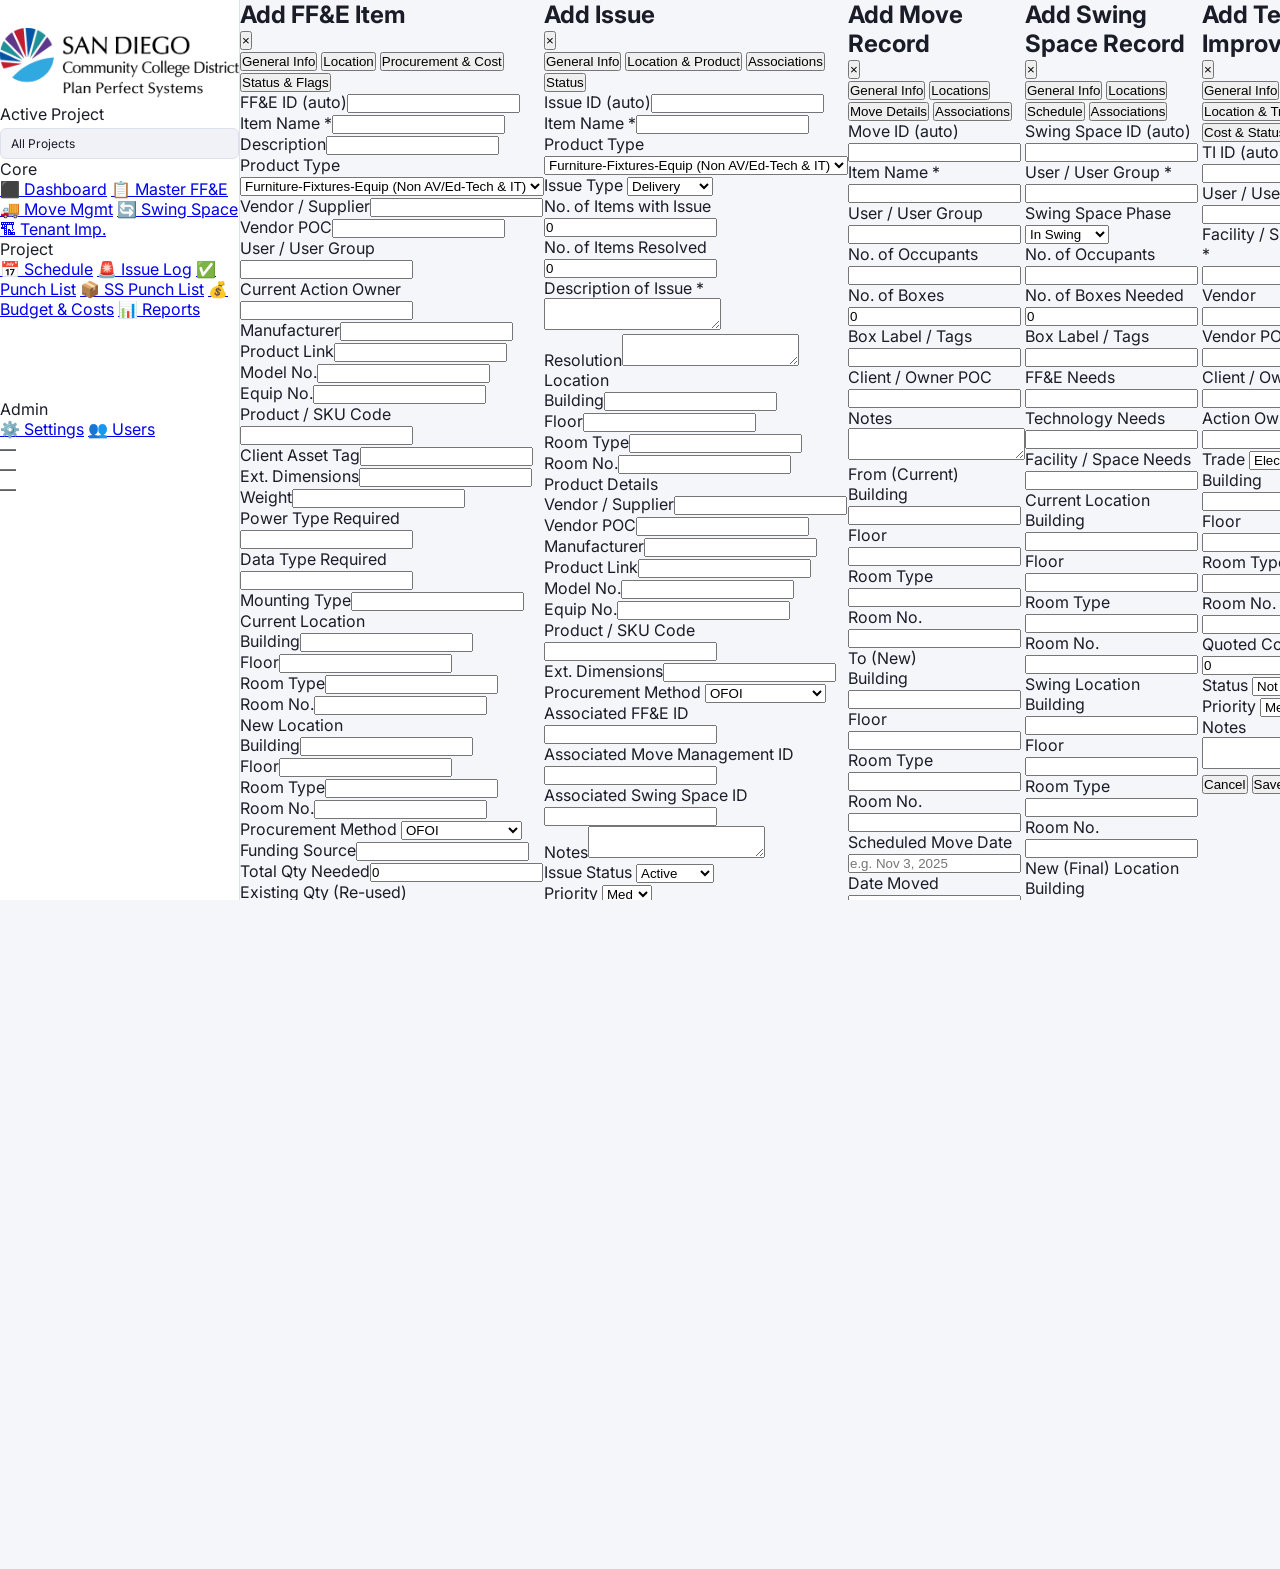
==== index.html @ 203dabec "scaleandedit2" ====
<!DOCTYPE html>
<html lang="en">
<head>
<meta charset="UTF-8">
<meta name="viewport" content="width=device-width, initial-scale=1.0">
<title>PPS – Plan Perfect Systems</title>
<link rel="stylesheet" href="pps-theme.css">
<style>
/* ── SPA SHELL ──────────────────────────────────────────────── */
#app-content { flex: 1; display: flex; flex-direction: column; height: 100%; margin-left: 240px; overflow: hidden; }
.page-enter { animation: fadeSlide 0.18s ease; }
@keyframes fadeSlide { from { opacity:0; transform:translateY(6px); } to { opacity:1; transform:translateY(0); } }

/* ── DASHBOARD ──────────────────────────────────────────────── */
.fin-table { width:100%; border-collapse:collapse; }
.fin-table th { font-family:var(--mono); font-size:9px; letter-spacing:0.1em; color:var(--muted); text-transform:uppercase; text-align:right; padding:10px 0; }
.fin-table th:first-child { text-align:left; }
.fin-table td { font-size:12px; padding:8px 0; border-bottom:1px solid var(--border); vertical-align:middle; }
.fin-table td:not(:first-child) { text-align:right; font-family:var(--mono); }
.fin-table tr:last-child td { border-bottom:none; }
.fin-name { display:flex; align-items:center; gap:8px; }
.dot { width:6px; height:6px; border-radius:50%; flex-shrink:0; }
.positive { color:var(--accent2); }
.total-row td { font-weight:700; padding-top:12px; border-top:1px solid var(--border); font-size:13px; }
.gantt-wrap { overflow-x:auto; }
.gantt-table { width:100%; border-collapse:collapse; min-width:800px; }
.gantt-table th { font-family:var(--mono); font-size:9px; color:var(--muted); letter-spacing:0.08em; text-align:center; padding:10px 0; }
.gantt-table th.label-col { text-align:left; min-width:200px; }
.gantt-table td { padding:5px 0; border-bottom:1px solid var(--border); font-size:11px; }
.gantt-table tr:last-child td { border-bottom:none; }
.act-label { white-space:nowrap; overflow:hidden; text-overflow:ellipsis; max-width:200px; padding-right:12px; }
.act-type  { font-family:var(--mono); font-size:9px; color:var(--muted); }
.gantt-cell { position:relative; height:24px; }
.bar { position:absolute; top:4px; height:16px; border-radius:3px; display:flex; align-items:center; padding:0 6px; font-family:var(--mono); font-size:9px; color:#fff; white-space:nowrap; overflow:hidden; }
.pct-badge { font-family:var(--mono); font-size:9px; color:var(--muted); text-align:right; padding-left:8px; }
.donut-wrap { display:flex; flex-direction:column; align-items:center; gap:16px; }
svg.donut { overflow:visible; }
.legend-item { display:flex; align-items:center; gap:8px; font-size:11px; }
.legend-swatch { width:8px; height:8px; border-radius:2px; flex-shrink:0; }
.legend-amt { font-family:var(--mono); font-size:10px; color:var(--muted); margin-left:auto; }

/* ── SCHEDULE ───────────────────────────────────────────────── */
.legend { display:flex; gap:16px; align-items:center; }
.leg-item { display:flex; align-items:center; gap:6px; font-family:var(--mono); font-size:10px; color:var(--muted); }
.leg-dot { width:10px; height:10px; border-radius:2px; }
.gantt-card { background:var(--surface); border:1px solid var(--border); border-radius:12px; overflow:hidden; }
.gantt-header { padding:14px 20px; border-bottom:1px solid var(--border); display:flex; align-items:center; justify-content:space-between; }
.gantt-title { font-size:13px; font-weight:700; }
.gantt-grid { display:flex; min-width:1100px; }
.gantt-labels { width:300px; flex-shrink:0; border-right:1px solid var(--border); }
.gantt-label-header { height:36px; border-bottom:1px solid var(--border); display:flex; align-items:center; padding:0 16px; }
.header-txt { font-family:var(--mono); font-size:9px; color:var(--muted); letter-spacing:0.1em; text-transform:uppercase; }
.gantt-row { height:40px; border-bottom:1px solid var(--border); display:flex; align-items:center; padding:0 16px; gap:8px; }
.gantt-row:last-child { border-bottom:none; }
.act-name { font-size:11px; font-weight:600; flex:1; overflow:hidden; text-overflow:ellipsis; white-space:nowrap; }
.act-type-pill { font-family:var(--mono); font-size:12px; padding:3px 5px; border-radius:2px; flex-shrink:0; }
.tp-move  { background:rgba(79,156,249,0.15); color:var(--accent); }
.tp-ffe   { background:rgba(56,217,169,0.15); color:var(--accent2); }
.tp-other { background:rgba(255,169,77,0.15);  color:var(--warn); }
.tp-swing { background:rgba(107,117,145,0.2);  color:var(--muted); }
.gantt-timeline { flex:1; }
.gantt-dates { height:36px; border-bottom:1px solid var(--border); display:flex; }
.date-col { flex:1; display:flex; align-items:center; justify-content:center; font-family:var(--mono); font-size:9px; color:var(--muted); border-right:1px solid var(--border); }
.date-col:last-child { border-right:none; }
.gantt-bar-row { height:40px; border-bottom:1px solid var(--border); display:flex; align-items:center; position:relative; }
.gantt-bar-row:last-child { border-bottom:none; }
.bar-item { position:absolute; height:22px; border-radius:4px; display:flex; align-items:center; padding:0 8px; font-family:var(--mono); font-size:9px; color:rgba(255,255,255,0.9); white-space:nowrap; overflow:hidden; }
.today-line { position:absolute; top:0; bottom:0; width:2px; background:var(--danger); opacity:0.7; z-index:5; }
.pct-col { width:64px; flex-shrink:0; border-left:1px solid var(--border); }
.pct-header { height:36px; border-bottom:1px solid var(--border); display:flex; align-items:center; justify-content:center; }
.pct-header span { font-family:var(--mono); font-size:9px; color:var(--muted); letter-spacing:0.1em; text-transform:uppercase; }
.pct-row { height:40px; border-bottom:1px solid var(--border); display:flex; align-items:center; justify-content:center; gap:4px; }
.pct-row:last-child { border-bottom:none; }
.pct-num { font-family:var(--mono); font-size:10px; }
.pct-bar { width:28px; height:3px; background:var(--border); border-radius:2px; overflow:hidden; }
.pct-fill { height:100%; background:var(--accent); border-radius:2px; }
.milestone { position:absolute; width:12px; height:12px; background:var(--warn); transform:rotate(45deg); z-index:5; }

/* ── PAGE-SPECIFIC EXTRAS ───────────────────────────────────── */
.note-cell { color:var(--muted); font-size:10px; max-width:180px; overflow:hidden; text-overflow:ellipsis; }
.item-desc { white-space:nowrap; overflow:hidden; text-overflow:ellipsis; max-width:300px; color:var(--muted); font-size:10px; }
/* Table container: fixed height, own scroll context — sticky thead and always-visible scrollbar both work natively */
.table-wrap { overflow:auto; flex:1; min-height:0; }
.table-wrap thead th { position:sticky; top:0; z-index:10; background:var(--surface2); box-shadow:0 2px 0 var(--border); }
.ffe-detail-overlay { position:fixed; inset:0; background:rgba(0,0,0,0.45); z-index:100; display:flex; align-items:center; justify-content:center; }
.ffe-detail-modal { background:var(--surface); border:1px solid var(--border); border-radius:14px; width:680px; max-width:92vw; max-height:85vh; display:flex; flex-direction:column; overflow:hidden; }
.ffe-detail-header { padding:18px 24px; border-bottom:1px solid var(--border); display:flex; align-items:flex-start; justify-content:space-between; gap:12px; }
.ffe-detail-title { font-size:15px; font-weight:700; }
.ffe-detail-subtitle { font-family:var(--mono); font-size:10px; color:var(--muted); margin-top:3px; }
.ffe-detail-close { background:none; border:none; font-size:18px; color:var(--muted); cursor:pointer; flex-shrink:0; padding:0; line-height:1; }
.ffe-detail-close:hover { color:var(--text); }
.ffe-detail-body { overflow-y:auto; padding:20px 24px; display:grid; grid-template-columns:1fr 1fr; gap:0; }
.ffe-detail-field { padding:9px 0; border-bottom:1px solid var(--border); }
.ffe-detail-field:nth-last-child(-n+2) { border-bottom:none; }
.ffe-detail-key { font-family:var(--mono); font-size:9px; color:var(--muted); text-transform:uppercase; letter-spacing:0.08em; margin-bottom:3px; }
.ffe-detail-val { font-size:12px; font-weight:500; }
.severity-high { color:var(--danger); font-family:var(--mono); font-size:9px; font-weight:700; }
.severity-med  { color:var(--warn);   font-family:var(--mono); font-size:9px; font-weight:700; }
.severity-low  { color:var(--muted);  font-family:var(--mono); font-size:9px; }
.pct-inline { display:flex; align-items:center; gap:6px; }
.pct-text { font-family:var(--mono); font-size:10px; width:28px; text-align:right; }

/* ── REPORTS ────────────────────────────────────────────────── */
.reports-grid { display:grid; grid-template-columns:repeat(2,1fr); gap:20px; }
.pbi-card { background:var(--surface); border:1px solid var(--border); border-radius:12px; overflow:hidden; }
.pbi-header { padding:16px 20px; border-bottom:1px solid var(--border); display:flex; align-items:center; justify-content:space-between; }
.pbi-title { font-size:13px; font-weight:700; }
.pbi-meta  { font-family:var(--mono); font-size:9px; color:var(--muted); letter-spacing:0.08em; }
.pbi-embed { height:280px; background:var(--surface2); display:flex; flex-direction:column; align-items:center; justify-content:center; gap:12px; }
.pbi-icon  { font-size:36px; opacity:0.3; }
.pbi-label { font-family:var(--mono); font-size:11px; color:var(--muted); text-align:center; line-height:1.6; }
.pbi-label strong { color:var(--accent); }
.pbi-footer { padding:12px 20px; border-top:1px solid var(--border); display:flex; align-items:center; gap:8px; }
.export-panel { background:var(--surface); border:1px solid var(--border); border-radius:12px; padding:20px 24px; display:flex; align-items:center; gap:16px; flex-wrap:wrap; }
.export-label { font-size:13px; font-weight:700; flex:1; min-width:160px; }
.export-sub   { font-family:var(--mono); font-size:10px; color:var(--muted); margin-top:2px; }
.export-btns  { display:flex; gap:10px; flex-wrap:wrap; }
.export-btn   { display:flex; align-items:center; gap:6px; padding:9px 16px; border-radius:7px; border:1px solid var(--border); background:var(--surface2); font-family:var(--sans); font-size:12px; font-weight:600; color:var(--text); cursor:pointer; }
.export-btn:hover { border-color:var(--accent); color:var(--accent); }
.export-btn .ext { font-family:var(--mono); font-size:9px; background:var(--border); padding:1px 5px; border-radius:3px; color:var(--muted); }

/* ── ADMIN ──────────────────────────────────────────────────── */
.settings-grid { display:grid; grid-template-columns:1fr 1fr; gap:20px; }
.setting-row { display:flex; align-items:center; justify-content:space-between; padding:14px 0; border-bottom:1px solid var(--border); gap:20px; }
.setting-row:last-child { border-bottom:none; }
.setting-label { font-size:13px; font-weight:600; }
.setting-desc  { font-family:var(--mono); font-size:10px; color:var(--muted); margin-top:2px; }
.setting-input  { background:var(--surface2); border:1px solid var(--border); border-radius:6px; padding:7px 10px; font-family:var(--sans); font-size:12px; color:var(--text); outline:none; min-width:200px; }
.setting-input:focus { border-color:var(--accent); }
.setting-select { background:var(--surface2); border:1px solid var(--border); border-radius:6px; padding:7px 10px; font-family:var(--sans); font-size:12px; color:var(--text); outline:none; appearance:none; cursor:pointer; min-width:160px; }
.toggle-wrap { display:flex; align-items:center; gap:8px; }
.toggle { width:36px; height:20px; border-radius:10px; background:var(--border); position:relative; cursor:pointer; transition:background 0.2s; flex-shrink:0; }
.toggle.on { background:var(--accent); }
.toggle::after { content:''; position:absolute; width:14px; height:14px; border-radius:50%; background:#fff; top:3px; left:3px; transition:left 0.2s; }
.toggle.on::after { left:19px; }
.toggle-label { font-family:var(--mono); font-size:10px; color:var(--muted); }
.lookup-tag { display:inline-flex; align-items:center; gap:5px; padding:4px 10px; background:var(--surface2); border:1px solid var(--border); border-radius:5px; font-family:var(--mono); font-size:10px; color:var(--text); margin:3px; }
.lookup-tag .remove { color:var(--muted); cursor:pointer; font-size:12px; line-height:1; }
.lookup-tag .remove:hover { color:var(--danger); }
.lookup-add { display:flex; gap:8px; margin-top:10px; }
.lookup-add input { background:var(--surface2); border:1px solid var(--border); border-radius:6px; padding:6px 10px; font-family:var(--sans); font-size:11px; color:var(--text); outline:none; flex:1; }
.lookup-add input:focus { border-color:var(--accent); }

/* ── USERS ──────────────────────────────────────────────────── */
.user-avatar { width:28px; height:28px; border-radius:50%; background:var(--accent); display:flex; align-items:center; justify-content:center; font-size:11px; font-weight:700; color:#fff; flex-shrink:0; }
.user-cell { display:flex; align-items:center; gap:10px; }
.user-cell-name  { font-size:12px; font-weight:600; }
.user-cell-email { font-family:var(--mono); font-size:10px; color:var(--muted); }
.role-admin  { background:rgba(255,107,107,0.1); color:var(--danger); border:1px solid rgba(255,107,107,0.2); font-family:var(--mono); font-size:9px; padding:2px 7px; border-radius:3px; display:inline-block; }
.role-pm     { background:rgba(79,156,249,0.12);  color:var(--accent); border:1px solid rgba(79,156,249,0.2);  font-family:var(--mono); font-size:9px; padding:2px 7px; border-radius:3px; display:inline-block; }
.role-viewer { background:rgba(107,117,145,0.15); color:var(--muted);  border:1px solid var(--border);          font-family:var(--mono); font-size:9px; padding:2px 7px; border-radius:3px; display:inline-block; }
.u-active    { background:rgba(56,217,169,0.12);  color:var(--accent2); }
.u-inactive  { background:rgba(107,117,145,0.15); color:var(--muted); }
.u-pending   { background:rgba(255,169,77,0.12);  color:var(--warn); }
.proj-tag { display:inline-block; padding:2px 7px; background:var(--surface2); border:1px solid var(--border); border-radius:3px; font-family:var(--mono); font-size:9px; color:var(--muted); margin:1px; }
</style>
</head>
<body>

<!-- ── SIDEBAR ──────────────────────────────────────────────── -->
<aside class="sidebar">
  <div class="logo">
    <img src="logo.png" alt="PPS Logo" style="max-width:100%; height:auto;">
  </div>
  <div class="project-chip">
  <div class="label">Active Project</div>
  <div class="name" id="sidebar-project-name"></div>
  <select id="project-switcher" class="setting-select" style="width:100%;margin-top:4px;font-size:12px;">
    <option value="ALL">All Projects</option>
    <option value="PPS">1450 Frazee Road</option>
    <option value="PPS_2">City College</option>
  </select>
</div>
  <nav>
    <div class="nav-section">Core</div>
    <a class="nav-item" href="#dashboard"  data-route="dashboard"> <span class="icon">⬛</span> Dashboard</a>
    <a class="nav-item" href="#ffe"        data-route="ffe">       <span class="icon">📋</span> Master FF&amp;E</a>
    <a class="nav-item" href="#move"       data-route="move">      <span class="icon">🚚</span> Move Mgmt</a>
    <a class="nav-item" href="#swing"      data-route="swing">     <span class="icon">🔄</span> Swing Space</a>
    <a class="nav-item" href="#ti"         data-route="ti">        <span class="icon">🏗</span> Tenant Imp.</a>
    <div class="nav-section">Project</div>
    <a class="nav-item" href="#schedule"   data-route="schedule">  <span class="icon">📅</span> Schedule</a>
    <a class="nav-item" href="#issues"     data-route="issues">    <span class="icon">🚨</span> Issue Log</a>
    <a class="nav-item" href="#punchlist"  data-route="punchlist"> <span class="icon">✅</span> Punch List</a>
    <a class="nav-item" href="#sspunchlist" data-route="sspunchlist"><span class="icon">📦</span> SS Punch List</a>
    <a class="nav-item" href="#budget"      data-route="budget">     <span class="icon">💰</span> Budget &amp; Costs</a>
    <a class="nav-item" href="#reports"    data-route="reports">   <span class="icon">📊</span> Reports</a>
    <div style="flex:1;min-height:80px;"></div>
    <div class="nav-section">Admin</div>
    <a class="nav-item nav-item--compact" href="#settings"   data-route="settings">  <span class="icon">⚙️</span> Settings</a>
    <a class="nav-item nav-item--compact" href="#users"      data-route="users">     <span class="icon">👥</span> Users</a>
  </nav>
  <div class="user-area">
    <div class="user-chip">
      <div class="avatar" id="user-initials">—</div>
      <div><div class="user-name" id="user-name">—</div><div class="user-role" id="user-role">—</div></div>
    </div>
  </div>
</aside>

<!-- ── MAIN CONTENT AREA ─────────────────────────────────────── -->
<div id="app-content"></div>
<script src="pps-data.js"></script>
<script>
// =============================================================
// PPS SPA — Single Page Application
// =============================================================

// ── Shared helpers ────────────────────────────────────────────
const fmt  = n => n === 0 ? '$0' : '$' + n.toLocaleString();
const fmtK = n => '$' + Math.round(n / 1000) + 'K';
const processStatusClass = {'In Stock':'s-instock','Ordered':'s-ordered','Review':'s-review','Quoted':'s-quoted','Delivered':'s-delivered'};
const ffeStatusClass     = {'On Track':'fs-ontrack','Issue':'fs-issue','N/A':'fs-na'};
const priorityClass      = {'High':'p-high','Med':'p-med','Low':'p-low'};
const moveStatusClass    = {'On Track':'ms-ontrack','Complete':'ms-complete','Issue':'ms-issue','—':'ms-na'};
const typeColor          = {'Move':'#4f9cf9','FF&E':'#38d9a9','Swing':'#6b7591','Other':'#ffa94d'};
const typePillClass      = {'Move':'tp-move','FF&E':'tp-ffe','Swing':'tp-swing','Other':'tp-other'};
const avatarColors       = ['#4f9cf9','#38d9a9','#ffa94d','#ff6b6b','#a78bfa'];

// ── Merge helper ──────────────────────────────────────────────
function mergeFinancials(a, b) {
  return a.map(row => {
    const match = b.find(r => r.label === row.label);
    return match ? { ...row, planned: row.planned + match.planned, actual: row.actual + match.actual } : row;
  });
}

const PPS_ALL = {
  project: {
    name: 'All Projects',
    subtitle: 'Combined View',
    moveDate: '—',
    budget: PPS.project.budget + PPS_2.project.budget,
    plannedSpend: PPS.project.plannedSpend + PPS_2.project.plannedSpend,
  },
  user: PPS.user,
  financials: mergeFinancials(PPS.financials, PPS_2.financials),
  ffeItems: [...PPS.ffeItems, ...PPS_2.ffeItems],
  moveRecords: [...PPS.moveRecords, ...PPS_2.moveRecords],
  scheduleActivities: [...PPS.scheduleActivities, ...PPS_2.scheduleActivities],
  users: [...PPS.users, ...PPS_2.users],
  swingSpaceItems: [...PPS.swingSpaceItems, ...PPS_2.swingSpaceItems],
  tenantImprovementItems: [...PPS.tenantImprovementItems, ...PPS_2.tenantImprovementItems],
  issues: [...PPS.issues, ...PPS_2.issues],
  punchListItems: [...PPS.punchListItems, ...PPS_2.punchListItems],
  ssPunchListItems: [...(PPS.ssPunchListItems||[]), ...(PPS_2.ssPunchListItems||[])],
  budgetItems: [...(PPS.budgetItems||[]), ...(PPS_2.budgetItems||[])],
  budgetSummary: { ffebudget: PPS.project.budget + PPS_2.project.budget, contingencyPct:0.10, totalFFEBudget: PPS.project.budget + PPS_2.project.budget, plannedGrandTotal: PPS.project.plannedSpend + PPS_2.project.plannedSpend, actualGrandTotal: 0 },
};

// ── Active Project ────────────────────────────────────────────
// localStorage keys and array list must be defined before load call
const LS_KEYS = { PPS: 'pps_data_PPS', PPS_2: 'pps_data_PPS_2' };
const SAVED_ARRAYS = [
  'ffeItems', 'issues', 'moveRecords', 'swingSpaceItems',
  'tenantImprovementItems', 'scheduleActivities', 'budgetItems', 'punchListItems'
];
// Load any persisted data from localStorage before setting ACTIVE
loadFromLocalStorage();

let ACTIVE = PPS;

function updateSidebar() {
  document.getElementById('sidebar-project-name').innerHTML = ACTIVE.project.name + '<br>' + ACTIVE.project.subtitle;
  document.getElementById('user-initials').textContent = ACTIVE.user.initials;
  document.getElementById('user-name').textContent     = ACTIVE.user.name;
  document.getElementById('user-role').textContent     = ACTIVE.user.role;
}
updateSidebar();

const switcher = document.getElementById('project-switcher');
if (switcher) {
  switcher.addEventListener('change', function () {
  if (this.value === 'PPS_2') ACTIVE = PPS_2;
  else if (this.value === 'ALL') ACTIVE = PPS_ALL;
  else ACTIVE = PPS;
  updateSidebar();
  navigate(location.hash.replace('#', '') || 'dashboard');
});
}

// ── Filter chip + search wiring ───────────────────────────────
function wireFilters(container, getData, searchFn, filterFn, renderFn) {
  let activeFilter = 'All';
  let searchQuery  = '';
  function apply() {
    let items = getData();
    if (searchQuery) items = items.filter(i => searchFn(i, searchQuery));
    renderFn(items, activeFilter);
  }
  container.querySelectorAll('.filter-chip').forEach(chip => {
    chip.addEventListener('click', function() {
      container.querySelectorAll('.filter-chip').forEach(c => c.classList.remove('active','green'));
      this.classList.add('active');
      activeFilter = this.textContent.replace('🚨 ','').replace('🔴 ','').trim();
      apply();
    });
  });
  const searchInput = container.querySelector('.search-box input');
  if (searchInput) searchInput.addEventListener('input', function() { searchQuery = this.value.toLowerCase(); apply(); });
  apply();
}

function showFFEDetail(id) {
  const i = ACTIVE.ffeItems.find(x => x.id === id)
         || ACTIVE.swingSpaceItems.find(x => x.id === id)
         || ACTIVE.tenantImprovementItems.find(x => x.id === id)
         || ACTIVE.moveRecords.find(x => x.id === id);
  if (!i) return;
  const skip = new Set(['id','name','desc']);
  const labelMap = {
    id:'ID', name:'Item Name', desc:'Description', type:'Type', vendor:'Vendor',
    procMethod:'Proc. Method', locationCurrent:'Current Location', locationNew:'New Location',
    roomType:'Room Type', roomNo:'Room No.', qtyNeeded:'Qty Needed', qtyExisting:'Qty Existing',
    qtyNew:'Qty New', unitPrice:'Unit Price', extCost:'Ext. Cost', processStatus:'Process Status',
    ffeStatus:'FF&E Status', condition:'Condition', priority:'Priority', swing:'Swing Space?',
    moveId:'Move ID', notes:'Notes', location:'Location', assignedTo:'Assigned To',
    fromDate:'From Date', toDate:'To Date', ffeId:'FF&E ID', ssId:'SS ID',
    scope:'Scope', contractor:'Contractor', plannedCost:'Planned Cost', actualCost:'Actual Cost',
    startDate:'Start Date', endDate:'End Date', userGroup:'User/Group',
    fromFloor:'From Floor', fromRoom:'From Room', toFloor:'To Floor', toRoom:'To Room',
    moveDate:'Move Date', mover:'Mover', poc:'POC', status:'Status',
  };
  const header = [['ID', i.id], ['Item Name', i.name], ['Description', i.desc || '—']];
  const rest = Object.entries(i)
    .filter(([k]) => !skip.has(k))
    .map(([k, v]) => {
      const label = labelMap[k] || k;
      let val = v;
      if (typeof v === 'boolean') val = v ? 'Yes' : 'No';
      else if (typeof v === 'number') val = k.toLowerCase().includes('cost') || k.toLowerCase().includes('price') ? fmt(v) : v;
      else if (v === null || v === undefined || v === '') val = '—';
      return [label, val];
    });
  const fields = [...header, ...rest];
  const overlay = document.createElement('div');
  overlay.className = 'ffe-detail-overlay';
  overlay.innerHTML = `
    <div class="ffe-detail-modal">
      <div class="ffe-detail-header">
        <div>
          <div class="ffe-detail-title">${i.name}</div>
          <div class="ffe-detail-subtitle">${i.id} · ${i.type}</div>
        </div>
        <button class="ffe-detail-close" onclick="this.closest('.ffe-detail-overlay').remove()">✕</button>
      </div>
      <div class="ffe-detail-body">
        ${fields.map(([k,v]) => `<div class="ffe-detail-field"><div class="ffe-detail-key">${k}</div><div class="ffe-detail-val">${v}</div></div>`).join('')}
      </div>
    </div>`;
  overlay.addEventListener('click', e => { if (e.target === overlay) overlay.remove(); });
  document.body.appendChild(overlay);
}

function emptyRow(cols, msg) {
  return `<tr><td colspan="${cols}" style="text-align:center;padding:40px;color:var(--muted);font-family:var(--mono);font-size:11px;">${msg}</td></tr>`;
}

// =============================================================
// PAGE RENDERERS
// =============================================================

// ── DASHBOARD ─────────────────────────────────────────────────
function renderDashboard() {
  const totalPlanned = ACTIVE.financials.reduce((s,r)=>s+r.planned,0);
  const totalActual  = ACTIVE.financials.reduce((s,r)=>s+r.actual,0);
  const issueCount   = ACTIVE.moveRecords.filter(m=>m.status==='Issue').length;
  const remaining    = ACTIVE.project.budget - totalPlanned;

  const finRows = ACTIVE.financials.map(r => {
    const v = r.planned - r.actual;
    return `<tr><td><span class="fin-name"><span class="dot" style="background:${r.color}"></span>${r.label}</span></td><td>${fmt(r.planned)}</td><td>${fmt(r.actual)}</td><td>${v>0?`<span class="positive">${fmt(v)}</span>`:'—'}</td></tr>`;
  }).join('') + `<tr class="total-row"><td>Total Spend</td><td>${fmt(totalPlanned)}</td><td>${fmt(totalActual)}</td><td><span class="positive">${fmt(totalPlanned-totalActual)}</span></td></tr>`;

  const CIRC = 2*Math.PI*58;
  const withBudget = ACTIVE.financials.filter(r=>r.planned>0);
  let off=0;
  const circles = withBudget.map(r => { const d=(r.planned/totalPlanned)*CIRC; const c=`<circle cx="80" cy="80" r="58" fill="none" stroke="${r.color}" stroke-width="28" stroke-dasharray="${d.toFixed(1)} ${(CIRC-d).toFixed(1)}" stroke-dashoffset="${(-off).toFixed(1)}" transform="rotate(-90 80 80)"/>`; off+=d; return c; }).join('');
  const legend = withBudget.map(r=>`<div class="legend-item"><span class="legend-swatch" style="background:${r.color}"></span>${r.label}<span class="legend-amt">${fmt(r.planned)}</span></div>`).join('') + `<div class="legend-item"><span class="legend-swatch" style="background:var(--border)"></span>Remaining Budget<span class="legend-amt">${fmt(remaining)}</span></div>`;

  const DAYS=31;
  const ganttRows = ACTIVE.scheduleActivities.slice(0,8).map(a => {
    const l=((a.startDay/DAYS)*100).toFixed(1), w=Math.max(3,(a.durationDays/DAYS)*100).toFixed(1);
    const sc=a.pctComplete===100?'s-done':(a.type==='Other'&&a.durationDays>5)?'s-issue':'s-track';
    const sl=a.pctComplete===100?'Complete':(a.type==='Other'&&a.durationDays>5)?'Issue':'On Track';
    return `<tr><td class="act-label">${a.name}</td><td class="act-type">${a.type}</td><td class="gantt-cell"><div class="bar" style="background:${typeColor[a.type]||'#6b7591'};left:${l}%;width:${w}%;">·</div></td><td class="pct-badge">${a.pctComplete}%</td><td><span class="status ${sc}">${sl}</span></td></tr>`;
  }).join('');

  return `
  <div class="topbar">
    <span class="page-title">Dashboard</span>
    <span class="badge badge-blue">${ACTIVE.project.name} · ${ACTIVE.project.subtitle}</span>
    <span class="badge badge-warn">Move Date: ${ACTIVE.project.moveDate}</span>
    <button class="btn btn-ghost">Export</button>
    <button class="btn btn-primary">+ New Item</button>
  </div>
  <div class="content">
    <div class="stats-row">
      <div class="stat-card blue"><div class="stat-label">Total Budget</div><div class="stat-value">${fmtK(ACTIVE.project.budget)}</div><div class="stat-sub">Approved budget</div></div>
      <div class="stat-card warn"><div class="stat-label">Total Spend (Planned)</div><div class="stat-value">${fmtK(ACTIVE.project.plannedSpend)}</div><div class="stat-sub">FF&amp;E + Other</div></div>
      <div class="stat-card green"><div class="stat-label">FF&amp;E Items Tracked</div><div class="stat-value">${ACTIVE.ffeItems.length}</div><div class="stat-sub">Across all modules</div></div>
      <div class="stat-card red"><div class="stat-label">Open Issues</div><div class="stat-value">${issueCount}</div><div class="stat-sub">Active · Needs attention</div></div>
    </div>
    <div class="grid-2">
      <div class="card"><div class="card-header"><span class="card-title">Financials: Planned vs Actual</span><span class="badge badge-blue">Budget Utilization</span></div><div class="card-body"><table class="fin-table"><thead><tr><th>Cost Area</th><th>Planned</th><th>Actual</th><th>Variance</th></tr></thead><tbody>${finRows}</tbody></table></div></div>
      <div class="card"><div class="card-header"><span class="card-title">Budget Allocation</span><span class="badge badge-green">${fmtK(ACTIVE.project.budget)} Total</span></div><div class="card-body"><div class="donut-wrap"><svg width="160" height="160" class="donut" viewBox="0 0 160 160"><circle cx="80" cy="80" r="58" fill="none" stroke="var(--surface2)" stroke-width="28"/>${circles}<text x="80" y="75" text-anchor="middle" fill="var(--text)" font-family="Inter" font-size="20" font-weight="800">${fmtK(totalPlanned)}</text><text x="80" y="93" text-anchor="middle" fill="var(--muted)" font-family="DM Mono" font-size="10">planned spend</text></svg><div style="width:100%;display:flex;flex-direction:column;gap:8px;">${legend}</div></div></div></div>
    </div>
    <div class="card"><div class="card-header"><span class="card-title">Schedule · Key Activities (Aug–Sep 2025)</span><span class="badge badge-warn">Move Horizon</span></div><div class="card-body" style="padding:16px 20px;"><div class="gantt-wrap"><table class="gantt-table"><thead><tr><th class="label-col">Activity</th><th>Type</th><th style="min-width:300px;text-align:left;padding-left:4px;">Aug 19 ──────────────────── Sep 19</th><th>% Done</th><th>Status</th></tr></thead><tbody>${ganttRows}</tbody></table></div></div></div>
  </div>`;
}

// ── FF&E LIST ─────────────────────────────────────────────────
function renderFFE() {
  return `
  <div class="topbar">
    <span class="page-title">Master FF&amp;E List</span>
    <span class="badge badge-blue" id="ffe-count-badge">${ACTIVE.ffeItems.length} Items</span>
    <div class="topbar-spacer"></div>
    <button class="btn btn-ghost">Import CSV</button><button class="btn btn-ghost">Export</button><button class="btn btn-primary" id="btn-add-ffe">+ Add Item</button>
  </div>
  <div class="toolbar">
    <div class="search-box"><span style="color:var(--muted);font-size:13px;">🔍</span><input type="text" placeholder="Search by name, ID, room, vendor, user group…"></div>
    <div class="filter-chip active">All Types</div><div class="filter-chip">Furniture</div><div class="filter-chip">AV/Ed-Tech</div><div class="filter-chip">IT</div><div class="filter-chip">Other</div><div class="filter-chip">🚨 Issues Only</div>
    <span class="count-label" id="ffe-count-label"></span>
  </div>
  <div class="table-wrap" style="flex:1;min-height:0;overflow:auto;" id="ffe-table-wrap"><table style="min-width:2000px;" id="ffe-table">
    <thead><tr>
      <th>FF&amp;E ID</th><th>Item Name</th><th>Type</th><th>Vendor</th><th>Vendor POC</th><th>User/Group</th>
      <th>Cur. Building</th><th>Cur. Floor</th><th>Cur. Room Type</th><th>Cur. Room No.</th>
      <th>New Building</th><th>New Floor</th><th>New Room Type</th><th>New Room No.</th>
      <th>Proc. Method</th><th>Funding</th>
      <th>Dimensions</th><th>Power</th><th>Data</th><th>Mounting</th>
      <th>Qty Needed</th><th>Qty Exist.</th><th>Qty New</th><th>UOM</th><th>Unit Price</th><th>Ext. Cost</th>
      <th>ETA</th><th>Process Status</th><th>FF&amp;E Status</th><th>Condition</th>
      <th>Warranty</th><th>Priority</th><th>Swing?</th><th>Punch List?</th>
      <th>Move ID</th><th>SS ID</th><th>Notes</th><th></th>
    </tr></thead>
    <tbody id="ffe-tbody"></tbody>
  </table></div>
  <div class="pagination"><span class="page-info" id="ffe-info"></span></div>`;
}
function initFFE(c) {
  wireFilters(c, ()=>ACTIVE.ffeItems,
    (i,q)=>i.name.toLowerCase().includes(q)||i.id.toLowerCase().includes(q)||(i.curRoomNo||'').toLowerCase().includes(q)||(i.newRoomNo||'').toLowerCase().includes(q)||i.vendor.toLowerCase().includes(q)||(i.userGroup||'').toLowerCase().includes(q),
    ()=>{},
    (items,filter)=>{
      const f = filter==='Issues Only'?items.filter(i=>i.ffeStatus==='Issue'):filter!=='All Types'&&filter!=='All'?items.filter(i=>i.type.toLowerCase().includes(filter.toLowerCase())):items;
      document.getElementById('ffe-count-badge').textContent=f.length+' Items';
      document.getElementById('ffe-count-label').textContent=f.length+' items';
      document.getElementById('ffe-info').textContent=f.length+' items';
      document.getElementById('ffe-tbody').innerHTML=f.length===0?emptyRow(38,'No items match'):f.map(i=>`<tr>
        <td class="id-cell">${i.id}</td>
        <td style="max-width:220px;"><span class="item-name" style="cursor:pointer;color:var(--accent);text-decoration:none;" onmouseover="this.style.textDecoration='underline'" onmouseout="this.style.textDecoration='none'" onclick="showFFEDetail('${i.id}')">${i.name}</span>${i.desc&&i.desc!==i.name?`<div class="item-desc">${i.desc}</div>`:''}</td>
        <td class="muted-cell" style="max-width:140px;white-space:normal;">${i.type}</td>
        <td>${i.vendor||'—'}</td><td class="muted-cell">${i.vendorPOC||'—'}</td><td class="muted-cell">${i.userGroup||'—'}</td>
        <td class="muted-cell">${i.curBuilding||'—'}</td><td class="muted-cell">${i.curFloor||'—'}</td><td class="muted-cell">${i.curRoomType||'—'}</td><td class="muted-cell">${i.curRoomNo||'—'}</td>
        <td class="muted-cell">${i.newBuilding||'—'}</td><td class="muted-cell">${i.newFloor||'—'}</td><td class="muted-cell">${i.newRoomType||'—'}</td><td class="muted-cell">${i.newRoomNo||'—'}</td>
        <td class="muted-cell">${i.procMethod||'—'}</td><td class="muted-cell">${i.fundingSource||'—'}</td>
        <td class="muted-cell">${i.dimensions||'—'}</td><td class="muted-cell">${i.powerType||'—'}</td><td class="muted-cell">${i.dataType||'—'}</td><td class="muted-cell">${i.mountingType||'—'}</td>
        <td class="qty-cell">${i.qtyNeeded}</td><td class="qty-cell">${i.qtyExisting}</td><td class="qty-cell">${i.qtyNew}</td><td class="muted-cell">${i.uom||'—'}</td>
        <td class="cost-cell">${fmt(i.unitPrice)}</td><td class="cost-cell">${fmt(i.extCost)}</td>
        <td class="muted-cell" style="font-family:var(--mono);font-size:10px;">${i.eta||'—'}</td>
        <td><span class="status ${processStatusClass[i.processStatus]||''}">${i.processStatus||'—'}</span></td>
        <td><span class="ffe-status ${ffeStatusClass[i.ffeStatus]||''}">${i.ffeStatus||'—'}</span></td>
        <td class="muted-cell">${i.condition||'—'}</td>
        <td class="muted-cell">${i.warranty||'—'}</td>
        <td><span class="priority ${priorityClass[i.priority]||''}">${i.priority||'—'}</span></td>
        <td class="muted-cell">${i.swing?'Yes':'No'}</td>
        <td class="muted-cell">${i.punchListItem?'Yes':'—'}</td>
        <td class="link-cell">${i.moveId||'—'}</td><td class="link-cell">${i.ssId||'—'}</td>
        <td class="note-cell">${i.notes||'—'}</td>
        <td><div class="row-actions"><button class="action-btn" onclick="editRecord('ffe','${i.id}')">Edit</button><button class="action-btn" onclick="showFFEDetail('${i.id}')">View</button></div></td>
function renderMove() {
  const r=ACTIVE.moveRecords;
  return `
  <div class="topbar">
    <span class="page-title">Move Management</span>
    <span class="badge badge-blue" id="move-count-badge">${r.length} Moves</span>
    <span class="badge badge-warn">Move Date: ${ACTIVE.project.moveDate}</span>
    <div class="topbar-spacer"></div>
    <button class="btn btn-ghost">Export</button><button class="btn btn-primary" id="btn-add-move">+ Add Move</button>
  </div>
  <div class="toolbar" style="border-top:1px solid var(--border);">
    <div class="search-box"><span style="color:var(--muted);font-size:13px;">🔍</span><input placeholder="Search item, room, ID…"></div>
    <div class="filter-chip active">All</div><div class="filter-chip green">Complete</div><div class="filter-chip">On Track</div><div class="filter-chip">Issues</div>
    <span class="count-label" id="move-count-label"></span>
  </div>
  <div class="table-wrap" style="flex:1;min-height:0;overflow:auto;"><table style="min-width:1200px;">
    <caption style="caption-side:top;padding:20px 32px 16px;text-align:left;background:var(--bg);border-bottom:1px solid var(--border);">
      <div class="stats-row" style="grid-template-columns:repeat(5,1fr);gap:14px;">
        <div class="stat-card blue"><div class="stat-label">Total Moves</div><div class="stat-value" style="font-size:24px;">${r.length}</div><div class="stat-sub">All records</div></div>
        <div class="stat-card green"><div class="stat-label">On Track</div><div class="stat-value" style="font-size:24px;">${r.filter(m=>m.status==='On Track').length}</div><div class="stat-sub">Scheduled · OK</div></div>
        <div class="stat-card warn"><div class="stat-label">No Status</div><div class="stat-value" style="font-size:24px;">${r.filter(m=>m.status==='—').length}</div><div class="stat-sub">Needs update</div></div>
        <div class="stat-card red"><div class="stat-label">Issues</div><div class="stat-value" style="font-size:24px;">${r.filter(m=>m.status==='Issue').length}</div><div class="stat-sub">Active issues</div></div>
        <div class="stat-card muted"><div class="stat-label">Completed</div><div class="stat-value" style="font-size:24px;">${r.filter(m=>m.status==='Complete').length}</div><div class="stat-sub">Done</div></div>
      </div>
    </caption>
    <thead><tr><th>Move ID</th><th>Item Being Moved</th><th>User/Group</th><th>From Building</th><th>From Floor</th><th>From Room</th><th>→ To Building</th><th>→ To Floor</th><th>→ To Room</th><th>Room Type</th><th>Sched. Move Date</th><th>Date Moved</th><th>No. Boxes</th><th>Box Tags</th><th>Mover</th><th>Mover POC</th><th>Status</th><th>Move Cost</th><th>Swing?</th><th>FF&amp;E ID</th><th>SS ID</th><th>POC</th><th>Notes</th><th></th></tr></thead>
    <tbody id="move-tbody"></tbody>
  </table></div>
  <div class="pagination"><span class="badge badge-blue" style="margin-right:8px;">Mover: ${ACTIVE.project.mover} · POC: ${ACTIVE.project.moverPOC}</span><span class="page-info" id="move-info"></span></div>`;
}
function initMove(c) {
  wireFilters(c, ()=>ACTIVE.moveRecords,
    (m,q)=>m.itemName.toLowerCase().includes(q)||m.id.toLowerCase().includes(q)||m.fromRoom.toLowerCase().includes(q)||m.toRoom.toLowerCase().includes(q),
    ()=>{},
    (items,filter)=>{
      const f=filter==='Complete'?items.filter(m=>m.status==='Complete'):filter==='On Track'?items.filter(m=>m.status==='On Track'):filter==='Issues'?items.filter(m=>m.status==='Issue'):items;
      document.getElementById('move-count-badge').textContent=f.length+' Moves';
      document.getElementById('move-count-label').textContent=f.length+' moves';
      document.getElementById('move-tbody').innerHTML=f.length===0?emptyRow(17,'No records match'):f.map(m=>{const os=m.toFloor!==m.fromFloor;return`<tr>
        <td class="id-cell">${m.id}</td><td style="font-weight:600;">${m.itemName}</td><td class="muted-cell">${m.userGroup}</td>
        <td class="muted-cell">${m.fromFloor}</td><td class="muted-cell">${m.fromRoom}</td>
        <td class="${os?'':'muted-cell'}"${os?' style="color:var(--warn);"':''}>${m.toFloor}</td>
        <td class="${os?'':'muted-cell'}"${os?' style="color:var(--warn);"':''}>${m.toRoom}</td>
        <td class="muted-cell">${m.roomType}</td><td style="font-family:var(--mono);font-size:10px;">${m.moveDate}</td><td class="muted-cell">${m.mover}</td>
        <td><span class="move-status ${moveStatusClass[m.status]||'ms-na'}">${m.status}</span></td>
        <td class="muted-cell">${m.swing?'Yes':'No'}</td><td class="link-cell">${m.ffeId}</td><td class="link-cell">${m.ssId}</td>
        <td class="muted-cell">${m.poc}</td><td class="note-cell">${m.notes||'—'}</td>
        <td><div class="row-actions"><button class="action-btn" onclick="editRecord('move','${m.id}')">Edit</button></div></td>
function renderSchedule() {
  const DAYS=31;
  const labels=ACTIVE.scheduleActivities.map(a=>`<div class="gantt-row"><span class="act-name">${a.name}</span><span class="act-type-pill ${typePillClass[a.type]||''}">${a.type}</span></div>`).join('');
  const bars=ACTIVE.scheduleActivities.map(a=>{const l=((a.startDay/DAYS)*100).toFixed(1),w=Math.max(3,(a.durationDays/DAYS)*100).toFixed(1);return`<div class="gantt-bar-row"><div class="bar-item" style="background:${typeColor[a.type]||'#6b7591'};left:${l}%;width:${w}%;">${a.durationDays>3?a.name:'▌'}</div></div>`;}).join('');
  const pcts=ACTIVE.scheduleActivities.map(a=>`<div class="pct-row"><span class="pct-num" style="color:${a.pctComplete>0?'var(--accent2)':'var(--muted)'};">${a.pctComplete}%</span>${a.pctComplete>0?`<div class="pct-bar"><div class="pct-fill" style="width:${a.pctComplete}%"></div></div>`:''}</div>`).join('');
  return `
  <div class="topbar">
    <span class="page-title">Schedule</span>
    <span class="badge badge-blue">${ACTIVE.scheduleActivities.length} Activities</span>
    <span class="badge badge-warn">⚑ Move Date: ${ACTIVE.project.moveDate}</span>
    <div class="topbar-spacer"></div>
    <div class="legend"><div class="leg-item"><div class="leg-dot" style="background:#4f9cf9"></div>Move Mgmt</div><div class="leg-item"><div class="leg-dot" style="background:#38d9a9"></div>FF&amp;E</div><div class="leg-item"><div class="leg-dot" style="background:#ffa94d"></div>Other</div><div class="leg-item"><div class="leg-dot" style="background:#6b7591"></div>Swing Space</div></div>
    <button class="btn btn-ghost">Export</button><button class="btn btn-primary" id="btn-add-schedule">+ Add Activity</button>
  </div>
  <div class="content" style="flex:1;overflow:auto;">
    <div class="gantt-card">
      <div class="gantt-header"><span class="gantt-title">Project Gantt — Aug 19 → Sep 19, 2025 (32 days)</span><div style="display:flex;gap:8px;"><button class="btn btn-ghost" style="font-size:10px;padding:5px 10px;">Week</button><button class="btn btn-ghost" style="font-size:10px;padding:5px 10px;border-color:var(--accent);color:var(--accent);">Day</button></div></div>
      <div class="gantt-wrap"><div class="gantt-grid">
        <div class="gantt-labels"><div class="gantt-label-header"><span class="header-txt">Activity</span></div>${labels}</div>
        <div class="gantt-timeline" style="position:relative;">
          <div class="gantt-dates"><div class="date-col">Aug 19</div><div class="date-col">Aug 23</div><div class="date-col">Aug 27</div><div class="date-col">Aug 31</div><div class="date-col">Sep 4</div><div class="date-col">Sep 8</div><div class="date-col">Sep 12</div><div class="date-col">Sep 16</div><div class="date-col">Sep 19</div></div>
          ${bars}
          <div class="today-line" style="left:99.5%;"></div><div class="milestone" style="position:absolute;right:6px;top:8px;"></div>
        </div>
        <div class="pct-col"><div class="pct-header"><span>%</span></div>${pcts}</div>
      </div></div>
    </div>
  </div>`;
}

// ── SWING SPACE ───────────────────────────────────────────────
function renderSwing() {
  return `
  <div class="topbar"><span class="page-title">Swing Space</span><span class="badge badge-blue" id="swing-count-badge">${ACTIVE.swingSpaceItems.length} Items</span><span class="badge badge-warn">Move Date: ${ACTIVE.project.moveDate}</span><div class="topbar-spacer"></div><button class="btn btn-ghost">Export</button><button class="btn btn-primary" id="btn-add-swing">+ Add Item</button></div>
  <div class="toolbar"><div class="search-box"><span style="color:var(--muted);font-size:13px;">🔍</span><input type="text" placeholder="Search by name, location, ID…"></div><div class="filter-chip active">All</div><div class="filter-chip">Active</div><div class="filter-chip">Vacated</div><div class="filter-chip">Pending</div><div class="filter-chip">🚨 Issues</div><span class="count-label" id="swing-count-label"></span></div>
  <div class="table-wrap" style="flex:1;min-height:0;overflow:auto;" id="swing-table-wrap"><table style="min-width:1100px;" id="swing-table"><thead><tr><th>SS ID</th><th>User/Group</th><th>Phase</th><th>FF&amp;E Needs</th><th>Tech Needs</th><th>Facility Needs</th><th>No. Boxes</th><th>Cur. Floor</th><th>Cur. Room</th><th>Move to Swing</th><th>Moved to Swing</th><th>Swing Bldg</th><th>Swing Floor</th><th>Swing Room Type</th><th>Swing Room No.</th><th>Move to New</th><th>Moved to New</th><th>New Floor</th><th>New Room</th><th>Status</th><th>Swing Cost</th><th>PL Item?</th><th>FF&amp;E ID</th><th>Move ID</th><th>POC</th><th>Notes</th><th></th></tr></thead><tbody id="swing-tbody"></tbody></table></div>
  <div class="pagination"><span class="page-info" id="swing-info"></span></div>`;
}
function initSwing(c) {
  const sc={'Active':'ms-ontrack','Vacated':'ms-complete','Pending':'s-review','Issue':'ms-issue'};
  wireFilters(c,()=>ACTIVE.swingSpaceItems,(i,q)=>i.ffeNeeds.toLowerCase().includes(q)||i.id.toLowerCase().includes(q)||(i.swingRoom||'').toLowerCase().includes(q)||(i.userGroup||'').toLowerCase().includes(q),()=>{},
    (items,filter)=>{
      const f=filter==='Issues'?items.filter(i=>i.status==='Issue'):filter!=='All'?items.filter(i=>i.status===filter):items;
      document.getElementById('swing-count-badge').textContent=f.length+' Items';
      document.getElementById('swing-count-label').textContent=f.length+' items';
      document.getElementById('swing-tbody').innerHTML=f.length===0?emptyRow(27,'No items match — add records to ACTIVE.swingSpaceItems in pps-data.js'):f.map(i=>`<tr>
        <td class="id-cell">${i.id}</td><td class="muted-cell">${i.userGroup||'—'}</td>
        <td><span class="status ${sc[i.phase]||sc[i.status]||''}">${i.phase||'—'}</span></td>
        <td style="font-weight:600;">${i.ffeNeeds||'—'}</td><td class="muted-cell">${i.techNeeds||'—'}</td><td class="muted-cell">${i.facilityNeeds||'—'}</td>
        <td class="qty-cell">${i.noBoxes||'—'}</td>
        <td class="muted-cell">${i.curFloor||'—'}</td><td class="muted-cell">${i.curRoomNo||'—'}</td>
        <td style="font-family:var(--mono);font-size:10px;">${i.scheduledMoveToSwing||'—'}</td>
        <td style="font-family:var(--mono);font-size:10px;color:var(--muted);">${i.dateMoveToSwing||'—'}</td>
        <td class="muted-cell">${i.swingBuilding||'—'}</td><td class="muted-cell">${i.swingFloor||'—'}</td>
        <td class="muted-cell">${i.swingRoomType||'—'}</td><td class="muted-cell">${i.swingRoomNo||'—'}</td>
        <td style="font-family:var(--mono);font-size:10px;">${i.scheduledMoveToNew||'—'}</td>
        <td style="font-family:var(--mono);font-size:10px;color:var(--muted);">${i.dateMoveToNew||'—'}</td>
        <td class="muted-cell">${i.newFloor||'—'}</td><td class="muted-cell">${i.newRoomNo||'—'}</td>
        <td><span class="status ${sc[i.status]||''}">${i.status}</span></td>
        <td class="cost-cell">${i.swingCost>0?fmt(i.swingCost):'—'}</td>
        <td class="muted-cell">${i.punchListItem?'Yes':'—'}</td>
        <td class="link-cell">${i.ffeId||'—'}</td><td class="link-cell">${i.moveId||'—'}</td>
        <td class="muted-cell">${i.poc||'—'}</td>
        <td class="note-cell">${i.notes||'—'}</td>
        <td><div class="row-actions"><button class="action-btn" onclick="editRecord('swing','${i.id}')">Edit</button><button class="action-btn" onclick="showFFEDetail('${i.id}')">View</button></div></td>
function renderTI() {
  return `
  <div class="topbar"><span class="page-title">Tenant Improvement</span><span class="badge badge-blue" id="ti-count-badge">${ACTIVE.tenantImprovementItems.length} Items</span><div class="topbar-spacer"></div><button class="btn btn-ghost">Export</button><button class="btn btn-primary" id="btn-add-ti">+ Add Item</button></div>
  <div class="toolbar"><div class="search-box"><span style="color:var(--muted);font-size:13px;">🔍</span><input type="text" placeholder="Search by name, scope, contractor…"></div><div class="filter-chip active">All</div><div class="filter-chip">Not Started</div><div class="filter-chip">In Progress</div><div class="filter-chip">Complete</div><div class="filter-chip">🚨 Issues</div><span class="count-label" id="ti-count-label"></span></div>
  <div class="table-wrap" style="flex:1;min-height:0;overflow:auto;" id="ti-table-wrap"><table style="min-width:1200px;" id="ti-table"><thead><tr><th>TI ID</th><th>Facility/Space Needs</th><th>Trade</th><th>Building</th><th>Floor</th><th>Room Type</th><th>Room No.</th><th>Status</th><th>Action Owner</th><th>Priority</th><th>Vendor</th><th>Vendor POC</th><th>Client POC</th><th>Quoted Cost</th><th>Notes</th><th></th></tr></thead><tbody id="ti-tbody"></tbody></table></div>
  <div class="pagination"><span class="page-info" id="ti-info"></span></div>`;
}
function initTI(c) {
  const tc={'Not Started':'s-quoted','In Progress':'s-ordered','Complete':'s-instock','Issue':'ms-issue'};
  wireFilters(c,()=>ACTIVE.tenantImprovementItems,(i,q)=>i.name.toLowerCase().includes(q)||i.id.toLowerCase().includes(q)||i.scope.toLowerCase().includes(q)||i.contractor.toLowerCase().includes(q),()=>{},
    (items,filter)=>{
      const f=filter==='Issues'?items.filter(i=>i.status==='Issue'):filter!=='All'?items.filter(i=>i.status===filter):items;
      document.getElementById('ti-count-badge').textContent=f.length+' Items';
      document.getElementById('ti-count-label').textContent=f.length+' items';
      document.getElementById('ti-tbody').innerHTML=f.length===0?emptyRow(16,'No items match — add records to ACTIVE.tenantImprovementItems in pps-data.js'):f.map(i=>`<tr>
        <td class="id-cell">${i.id}</td>
        <td style="max-width:240px;white-space:normal;"><span class="item-name" style="cursor:pointer;color:var(--accent);" onmouseover="this.style.textDecoration='underline'" onmouseout="this.style.textDecoration='none'" onclick="showFFEDetail('${i.id}')">${i.facilityNeeds||i.name||'—'}</span></td>
        <td class="muted-cell">${i.trade||'—'}</td>
        <td>${i.building||i.location||'—'}</td><td class="muted-cell">${i.floor||'—'}</td>
        <td class="muted-cell">${i.roomType||'—'}</td><td class="muted-cell">${i.roomNo||'—'}</td>
        <td><span class="status ${tc[i.status]||''}">${i.status}</span></td>
        <td class="muted-cell">${i.actionOwner||'—'}</td>
        <td><span class="priority ${priorityClass[i.priority]||''}">${i.priority||'—'}</span></td>
        <td class="muted-cell">${i.vendor||i.contractor||'—'}</td><td class="muted-cell">${i.vendorPOC||'—'}</td>
        <td class="muted-cell">${i.clientPOC||'—'}</td>
        <td class="cost-cell">${fmt(i.quotedCost||i.plannedCost||0)}</td>
        <td class="note-cell">${i.notes||'—'}</td>
        <td><div class="row-actions"><button class="action-btn" onclick="editRecord('ti','${i.id}')">Edit</button><button class="action-btn" onclick="showFFEDetail('${i.id}')">View</button></div></td>
function renderIssues() {
  return `
  <div class="topbar"><span class="page-title">Issue Log</span><span class="badge badge-red" id="issue-open-badge">0 Open</span><span class="badge badge-blue" id="issue-total-badge">0 Total</span><div class="topbar-spacer"></div><button class="btn btn-ghost">Export</button><button class="btn btn-primary" id="btn-add-issue">+ Log Issue</button></div>
  <div class="toolbar"><div class="search-box"><span style="color:var(--muted);font-size:13px;">🔍</span><input type="text" placeholder="Search issues, linked items…"></div><div class="filter-chip active">All</div><div class="filter-chip" style="color:var(--danger);border-color:var(--danger);">🔴 High</div><div class="filter-chip">Open</div><div class="filter-chip">In Progress</div><div class="filter-chip">Resolved</div><span class="count-label" id="issue-count-label"></span></div>
  <div class="table-wrap" style="flex:1;min-height:0;overflow:auto;"><table style="min-width:1100px;"><thead><tr><th>Issue ID</th><th>Item Name</th><th>Product Type</th><th>Issue Type</th><th>Status</th><th>Items w/ Issue</th><th>Items Resolved</th><th>Description</th><th>Resolution</th><th>Vendor</th><th>Vendor POC</th><th>Building</th><th>Room Type</th><th>Room No.</th><th>Proc. Method</th><th>Warranty</th><th>Priority</th><th>FF&amp;E ID</th><th>Move ID</th><th>SS ID</th><th>Notes</th><th></th></tr></thead><tbody id="issue-tbody"></tbody></table></div>
  <div class="pagination"><span class="page-info" id="issue-info"></span></div>`;
}
function initIssues(c) {
  const isc={'Open':'ms-issue','In Progress':'s-review','Resolved':'s-instock','Closed':'s-done'};
  const isev={'High':'severity-high','Med':'severity-med','Low':'severity-low'};
  wireFilters(c,()=>ACTIVE.issues,(i,q)=>(i.itemName||i.title||'').toLowerCase().includes(q)||i.id.toLowerCase().includes(q)||(i.ffeId||i.linkedId||'').toLowerCase().includes(q)||(i.vendor||'').toLowerCase().includes(q),()=>{},
    (items,filter)=>{
      const f=filter==='Open'?items.filter(i=>i.status==='Active'||i.status==='Open'):filter==='Resolved'?items.filter(i=>i.status==='Resolved'):items;
      const open=f.filter(i=>i.status==='Active'||i.status==='Open').length;
      document.getElementById('issue-open-badge').textContent=open+' Open';
      document.getElementById('issue-total-badge').textContent=f.length+' Total';
      document.getElementById('issue-count-label').textContent=f.length+' issues';
      document.getElementById('issue-tbody').innerHTML=f.length===0?emptyRow(22,'No issues logged — add records to ACTIVE.issues in pps-data.js'):f.map(i=>`<tr>
        <td class="id-cell">${i.id}</td>
        <td style="font-weight:600;font-size:12px;max-width:180px;white-space:normal;line-height:1.4;">${i.itemName||i.title||'—'}</td>
        <td class="muted-cell" style="max-width:140px;white-space:normal;font-size:10px;">${i.productType||i.linkedType||'—'}</td>
        <td class="muted-cell">${i.issueType||'—'}</td>
        <td><span class="status ${isc[i.status]||''}">${i.status}</span></td>
        <td class="qty-cell">${i.noItemsIssue??'—'}</td>
        <td class="qty-cell">${i.noItemsResolved??'—'}</td>
        <td class="muted-cell" style="max-width:200px;white-space:normal;line-height:1.4;font-size:10px;">${i.description||'—'}</td>
        <td class="muted-cell" style="max-width:180px;white-space:normal;font-size:10px;">${i.resolution||'—'}</td>
        <td class="muted-cell">${i.vendor||'—'}</td><td class="muted-cell">${i.vendorPOC||'—'}</td>
        <td class="muted-cell">${i.building||'—'}</td>
        <td class="muted-cell">${i.roomType||'—'}</td><td class="muted-cell">${i.roomNo||'—'}</td>
        <td class="muted-cell">${i.procMethod||'—'}</td>
        <td class="muted-cell">${i.warranty||'—'}</td>
        <td><span class="priority ${priorityClass[i.priority]||''}">${i.priority||'—'}</span></td>
        <td class="link-cell">${i.ffeId||i.linkedId||'—'}</td>
        <td class="link-cell">${i.moveId||'—'}</td>
        <td class="link-cell">${i.ssId||'—'}</td>
        <td class="note-cell">${i.notes||'—'}</td>
        <td><div class="row-actions"><button class="action-btn">Edit</button><button class="action-btn">Resolve</button></div></td>
      </tr>`).join('');
    });
}

// ── PUNCH LIST ────────────────────────────────────────────────
function renderPunchList() {
  return `
  <div class="topbar"><span class="page-title">Punch List</span><span class="badge badge-blue" id="pl-total-badge">0 Tasks</span><span class="badge badge-green" id="pl-complete-badge">0 Complete</span><span class="badge badge-warn" id="pl-pending-badge">0 Pending</span><div class="topbar-spacer"></div><button class="btn btn-ghost">Export</button><button class="btn btn-primary" id="btn-add-punchlist">+ Add Task</button></div>
  <div class="toolbar"><div class="search-box"><span style="color:var(--muted);font-size:13px;">🔍</span><input type="text" placeholder="Search tasks, linked items…"></div><div class="filter-chip active">All</div><div class="filter-chip">Not Started</div><div class="filter-chip">In Progress</div><div class="filter-chip green">Complete</div><div class="filter-chip">Blocked</div><span class="count-label" id="pl-count-label"></span></div>
  <div class="table-wrap" style="flex:1;min-height:0;overflow:auto;"><table style="min-width:1050px;"><thead><tr><th>PL ID</th><th>Item Name</th><th>Description</th><th>Product Type</th><th>Remaining Tasks & Corrections</th><th>Status</th><th>Vendor</th><th>Vendor POC</th><th>Building</th><th>Floor</th><th>Room Type</th><th>Room No.</th><th>Proc. Method</th><th>Action Owner</th><th>Priority</th><th>Notes</th><th></th></tr></thead><tbody id="pl-tbody"></tbody></table></div>
  <div class="pagination"><span class="page-info" id="pl-info"></span></div>`;
}
function initPunchList(c) {
  const psc={'Not Started':'s-quoted','In Progress':'s-ordered','Complete':'s-instock','Blocked':'ms-issue'};
  wireFilters(c,()=>ACTIVE.punchListItems,(i,q)=>(i.itemName||i.task||'').toLowerCase().includes(q)||i.id.toLowerCase().includes(q)||(i.ffeId||i.linkedId||'').toLowerCase().includes(q)||(i.actionOwner||i.assignedTo||'').toLowerCase().includes(q),()=>{},
    (items,filter)=>{
      const f=filter!=='All'?items.filter(i=>i.status===filter):items;
      const done=f.filter(i=>i.status==='Complete').length;
      document.getElementById('pl-total-badge').textContent=f.length+' Tasks';
      document.getElementById('pl-complete-badge').textContent=done+' Complete';
      document.getElementById('pl-pending-badge').textContent=(f.length-done)+' Pending';
      document.getElementById('pl-count-label').textContent=f.length+' tasks';
      document.getElementById('pl-tbody').innerHTML=f.length===0?emptyRow(17,'No tasks yet — add records to ACTIVE.punchListItems in pps-data.js'):f.map(i=>`<tr>
        <td class="id-cell">${i.id}</td>
        <td style="font-weight:600;font-size:12px;max-width:180px;white-space:normal;line-height:1.4;">${i.itemName||i.task||'—'}</td>
        <td class="muted-cell" style="max-width:160px;white-space:normal;font-size:10px;line-height:1.4;">${i.itemDesc||i.description||'—'}</td>
        <td class="muted-cell" style="max-width:120px;white-space:normal;font-size:10px;">${i.productType||i.linkedType||'—'}</td>
        <td style="max-width:240px;white-space:normal;font-size:10px;line-height:1.4;">${i.remainingTasks||i.task||'—'}</td>
        <td><span class="status ${psc[i.status]||''}">${i.status}</span></td>
        <td class="muted-cell">${i.vendor||'—'}</td><td class="muted-cell">${i.vendorPOC||'—'}</td>
        <td class="muted-cell">${i.building||'—'}</td><td class="muted-cell">${i.floor||'—'}</td>
        <td class="muted-cell">${i.roomType||'—'}</td><td class="muted-cell">${i.roomNo||'—'}</td>
        <td class="muted-cell">${i.procMethod||'—'}</td>
        <td class="muted-cell">${i.actionOwner||i.assignedTo||'—'}</td>
        <td><span class="priority ${priorityClass[i.priority]||''}">${i.priority||'—'}</span></td>
        <td class="note-cell">${i.notes||'—'}</td>
        <td><div class="row-actions"><button class="action-btn">Edit</button><button class="action-btn">Complete</button></div></td>
      </tr>`).join('');
    });
}

// ── REPORTS ───────────────────────────────────────────────────
function renderReports() {
  const pbi=(icon,title,meta)=>`<div class="pbi-card"><div class="pbi-header"><div><div class="pbi-title">${title}</div><div class="pbi-meta">${meta}</div></div><span class="badge badge-blue">Power BI</span></div><div class="pbi-embed"><div class="pbi-icon">${icon}</div><div class="pbi-label">Power BI embed will appear here<br><strong>Configure report ID in Settings</strong></div></div><div class="pbi-footer"><button class="btn btn-ghost" style="font-size:11px;padding:6px 12px;">Export XLSX</button><button class="btn btn-ghost" style="font-size:11px;padding:6px 12px;">Export PDF</button><span style="margin-left:auto;font-family:var(--mono);font-size:9px;color:var(--muted);">Last refresh: —</span></div></div>`;
  return `
  <div class="topbar"><span class="page-title">Reports &amp; Dashboards</span><span class="badge badge-blue">Power BI Embedded</span><div class="topbar-spacer"></div><button class="btn btn-ghost">Refresh Data</button><button class="btn btn-primary">Open in Power BI ↗</button></div>
  <div class="content">
    <div class="export-panel"><div><div class="export-label">Export Project Data</div><div class="export-sub">Download current project data in your preferred format</div></div><div class="export-btns"><button class="export-btn">📋 FF&amp;E List <span class="ext">XLSX</span></button><button class="export-btn">🚚 Move Records <span class="ext">XLSX</span></button><button class="export-btn">📅 Schedule <span class="ext">XLSX</span></button><button class="export-btn">📄 Full Report <span class="ext">PDF</span></button></div></div>
    <div class="reports-grid">${pbi('📊','Cost Summary','Planned vs Actual · All cost areas')}${pbi('🚚','Move Management Summary','Status breakdown · Timeline view')}${pbi('🛒','Procurement Spend','By vendor · By category · By status')}${pbi('📅','Schedule Variance','Planned vs Actual dates · % complete')}</div>
  </div>`;
}

// ── ADMIN SETTINGS ────────────────────────────────────────────
let ppsRoomTypes=['Storage','Office','Conf. Room','Break Room','Server Room','Open Office','Other'];
let ppsProcMethods=['OFOI','New Purchase','Remanufactured','Donated','Lease'];
let ppsProdCategories=['Furniture','AV/Ed-Tech','IT','Fixtures','Equipment','Other'];

function renderLookupTags(id,arr) {
  const el=document.getElementById(id); if(!el)return;
  el.innerHTML=arr.map((v,i)=>`<span class="lookup-tag">${v}<span class="remove" onclick="removeLookupTag('${id}',${i})">×</span></span>`).join('');
}
function removeLookupTag(id,i){const map={'room-types-tags':ppsRoomTypes,'proc-methods-tags':ppsProcMethods,'prod-categories-tags':ppsProdCategories};map[id].splice(i,1);renderLookupTags(id,map[id]);}
function addLookupTag(id,inputId,arr){const inp=document.getElementById(inputId);const val=inp.value.trim();if(val&&!arr.includes(val)){arr.push(val);renderLookupTags(id,arr);}inp.value='';}

function renderSettings() {
  return `
  <div class="topbar"><span class="page-title">Admin &amp; Settings</span><span class="badge badge-warn">Admin Only</span><div class="topbar-spacer"></div><button class="btn btn-ghost">Reset Defaults</button><button class="btn btn-primary">Save Changes</button></div>
  <div class="content">
    <div class="card"><div class="card-header"><span class="card-title">System Settings</span><span class="badge badge-blue">General</span></div><div class="card-body">
      <div class="setting-row"><div><div class="setting-label">Application Name</div><div class="setting-desc">Displayed in browser tab and header</div></div><input class="setting-input" type="text" value="Plan Perfect Systems"></div>
      <div class="setting-row"><div><div class="setting-label">Default Date Format</div><div class="setting-desc">Used across all date fields</div></div><select class="setting-select"><option selected>MMM DD, YYYY</option><option>MM/DD/YYYY</option><option>DD/MM/YYYY</option><option>YYYY-MM-DD</option></select></div>
      <div class="setting-row"><div><div class="setting-label">Currency</div><div class="setting-desc">Used in all financial fields</div></div><select class="setting-select"><option selected>USD ($)</option><option>EUR (€)</option><option>GBP (£)</option></select></div>
      <div class="setting-row"><div><div class="setting-label">Audit Trail</div><div class="setting-desc">Log all user actions for compliance</div></div><div class="toggle-wrap"><div class="toggle on" onclick="this.classList.toggle('on')"></div><span class="toggle-label">Enabled</span></div></div>
      <div class="setting-row"><div><div class="setting-label">Auto-save Interval</div><div class="setting-desc">How often drafts are auto-saved</div></div><select class="setting-select"><option>30 seconds</option><option selected>1 minute</option><option>5 minutes</option><option>Disabled</option></select></div>
    </div></div>
    <div class="settings-grid">
      <div class="card"><div class="card-header"><span class="card-title">Power BI Integration</span><span class="badge badge-blue">Reports</span></div><div class="card-body">
        <div class="setting-row" style="flex-direction:column;align-items:flex-start;gap:8px;"><div><div class="setting-label">Workspace ID</div><div class="setting-desc">Azure Power BI workspace</div></div><input class="setting-input" type="text" placeholder="xxxxxxxx-xxxx-xxxx-xxxx-xxxxxxxxxxxx" style="width:100%;"></div>
        <div class="setting-row" style="flex-direction:column;align-items:flex-start;gap:8px;"><div><div class="setting-label">Report ID — Cost Summary</div></div><input class="setting-input" type="text" placeholder="Report ID" style="width:100%;"></div>
        <div class="setting-row" style="flex-direction:column;align-items:flex-start;gap:8px;"><div><div class="setting-label">Report ID — Move Management</div></div><input class="setting-input" type="text" placeholder="Report ID" style="width:100%;"></div>
        <div class="setting-row" style="flex-direction:column;align-items:flex-start;gap:8px;"><div><div class="setting-label">Report ID — Procurement Spend</div></div><input class="setting-input" type="text" placeholder="Report ID" style="width:100%;"></div>
        <div class="setting-row" style="flex-direction:column;align-items:flex-start;gap:8px;border-bottom:none;"><div><div class="setting-label">Report ID — Schedule Variance</div></div><input class="setting-input" type="text" placeholder="Report ID" style="width:100%;"></div>
      </div></div>
      <div class="card"><div class="card-header"><span class="card-title">Lookup Tables</span><span class="badge badge-blue">Dropdowns</span></div><div class="card-body">
        <div style="margin-bottom:20px;"><div class="setting-label" style="margin-bottom:8px;">Room Types</div><div id="room-types-tags"></div><div class="lookup-add"><input type="text" placeholder="Add room type…" id="room-type-input"><button class="btn btn-ghost" style="font-size:11px;padding:6px 12px;" onclick="addLookupTag('room-types-tags','room-type-input',ppsRoomTypes)">+ Add</button></div></div>
        <div style="margin-bottom:20px;"><div class="setting-label" style="margin-bottom:8px;">Procurement Methods</div><div id="proc-methods-tags"></div><div class="lookup-add"><input type="text" placeholder="Add method…" id="proc-method-input"><button class="btn btn-ghost" style="font-size:11px;padding:6px 12px;" onclick="addLookupTag('proc-methods-tags','proc-method-input',ppsProcMethods)">+ Add</button></div></div>
        <div><div class="setting-label" style="margin-bottom:8px;">Product Categories</div><div id="prod-categories-tags"></div><div class="lookup-add"><input type="text" placeholder="Add category…" id="prod-cat-input"><button class="btn btn-ghost" style="font-size:11px;padding:6px 12px;" onclick="addLookupTag('prod-categories-tags','prod-cat-input',ppsProdCategories)">+ Add</button></div></div>
      </div></div>
    </div>
    <div class="card"><div class="card-header"><span class="card-title">Recent Audit Log</span><button class="btn btn-ghost" style="font-size:11px;padding:6px 12px;">View Full Log</button></div><div class="table-wrap"><table><thead><tr><th>Timestamp</th><th>User</th><th>Action</th><th>Module</th><th>Record ID</th><th>Details</th></tr></thead><tbody><tr><td colspan="6" style="text-align:center;padding:32px;color:var(--muted);font-family:var(--mono);font-size:11px;">No audit entries yet</td></tr></tbody></table></div></div>
  </div>`;
}
function initSettings() {
  renderLookupTags('room-types-tags',ppsRoomTypes);
  renderLookupTags('proc-methods-tags',ppsProcMethods);
  renderLookupTags('prod-categories-tags',ppsProdCategories);
}

// ── USER MANAGEMENT ───────────────────────────────────────────
function renderUsers() {
  return `
  <div class="topbar"><span class="page-title">User Management</span><span class="badge badge-blue" id="user-total-badge">0 Users</span><span class="badge badge-green" id="user-active-badge">0 Active</span><span class="badge badge-warn">Admin Only</span><div class="topbar-spacer"></div><button class="btn btn-ghost">Export</button><button class="btn btn-primary">+ Invite User</button></div>
  <div class="toolbar"><div class="search-box"><span style="color:var(--muted);font-size:13px;">🔍</span><input type="text" placeholder="Search by name, email, role…"></div><div class="filter-chip active">All</div><div class="filter-chip">Admin</div><div class="filter-chip">Project Manager</div><div class="filter-chip">Viewer</div><div class="filter-chip green">Active</div><span class="count-label" id="user-count-label"></span></div>
  <div class="table-wrap" style="flex:1;min-height:0;overflow:auto;"><table style="min-width:900px;"><thead><tr><th>User</th><th>Role</th><th>Projects</th><th>Status</th><th>Last Active</th><th></th></tr></thead><tbody id="user-tbody"></tbody></table></div>
  <div class="pagination"><span class="page-info" id="user-info"></span></div>`;
}
function initUsers(c) {
  const rc={'Admin':'role-admin','Project Manager':'role-pm','Viewer':'role-viewer'};
  const usc={'Active':'u-active','Inactive':'u-inactive','Pending':'u-pending'};
  wireFilters(c,()=>USERS,(u,q)=>u.name.toLowerCase().includes(q)||u.email.toLowerCase().includes(q)||u.role.toLowerCase().includes(q),()=>{},
    (items,filter)=>{
      const f=filter==='Active'?items.filter(u=>u.status==='Active'):filter!=='All'?items.filter(u=>u.role===filter):items;
      const active=f.filter(u=>u.status==='Active').length;
      document.getElementById('user-total-badge').textContent=f.length+' Users';
      document.getElementById('user-active-badge').textContent=active+' Active';
      document.getElementById('user-count-label').textContent=f.length+' users';
      document.getElementById('user-info').textContent=f.length+' users total';
      document.getElementById('user-tbody').innerHTML=f.length===0?emptyRow(6,'No users yet — add records to USERS in pps-data.js'):f.map((u,i)=>`<tr><td><div class="user-cell"><div class="user-avatar" style="background:${avatarColors[i%avatarColors.length]}">${u.initials}</div><div><div class="user-cell-name">${u.name}</div><div class="user-cell-email">${u.email}</div></div></div></td><td><span class="${rc[u.role]||'role-viewer'}">${u.role}</span></td><td>${u.projects.map(p=>`<span class="proj-tag">${p}</span>`).join('')}</td><td><span class="status ${usc[u.status]||''}">${u.status}</span></td><td style="font-family:var(--mono);font-size:10px;color:var(--muted);">${u.lastActive}</td><td><div class="row-actions"><button class="action-btn">Edit</button><button class="action-btn">Permissions</button><button class="action-btn" style="color:var(--danger);">Deactivate</button></div></td></tr>`).join('');
    });
}

// =============================================================
// ROUTER
// =============================================================
// ── SS PUNCH LIST ─────────────────────────────────────────────
function renderSSPunchList() {
  return `
  <div class="topbar"><span class="page-title">Swing Space Punch List</span><span class="badge badge-blue" id="sspl-total-badge">0 Tasks</span><span class="badge badge-green" id="sspl-complete-badge">0 Complete</span><span class="badge badge-warn" id="sspl-pending-badge">0 Pending</span><div class="topbar-spacer"></div><button class="btn btn-ghost">Export</button><button class="btn btn-primary">+ Add Task</button></div>
  <div class="toolbar"><div class="search-box"><span style="color:var(--muted);font-size:13px;">🔍</span><input type="text" placeholder="Search tasks, items, rooms…"></div><div class="filter-chip active">All</div><div class="filter-chip">Not Started</div><div class="filter-chip">In Progress</div><div class="filter-chip green">Complete</div><div class="filter-chip">Blocked</div><span class="count-label" id="sspl-count-label"></span></div>
  <div class="table-wrap" style="flex:1;min-height:0;overflow:auto;"><table style="min-width:1100px;"><thead><tr><th>SSPL ID</th><th>User/Group</th><th>FF&amp;E Needs</th><th>Tech Needs</th><th>Facility Needs</th><th>Swing Building</th><th>Swing Floor</th><th>Swing Room Type</th><th>Swing Room No.</th><th>Remaining Tasks</th><th>Status</th><th>Action Owner</th><th>Priority</th><th>Notes</th><th></th></tr></thead><tbody id="sspl-tbody"></tbody></table></div>
  <div class="pagination"><span class="page-info" id="sspl-info"></span></div>`;
}
function initSSPunchList(c) {
  const psc={'Not Started':'s-quoted','In Progress':'s-ordered','Complete':'s-instock','Blocked':'ms-issue'};
  wireFilters(c,()=>ACTIVE.ssPunchListItems||[],(i,q)=>(i.ffeNeeds||'').toLowerCase().includes(q)||i.id.toLowerCase().includes(q)||(i.swingRoomNo||'').toLowerCase().includes(q)||(i.actionOwner||'').toLowerCase().includes(q),()=>{},
    (items,filter)=>{
      const f=filter!=='All'?items.filter(i=>i.status===filter):items;
      const done=f.filter(i=>i.status==='Complete').length;
      document.getElementById('sspl-total-badge').textContent=f.length+' Tasks';
      document.getElementById('sspl-complete-badge').textContent=done+' Complete';
      document.getElementById('sspl-pending-badge').textContent=(f.length-done)+' Pending';
      document.getElementById('sspl-count-label').textContent=f.length+' tasks';
      document.getElementById('sspl-tbody').innerHTML=f.length===0?emptyRow(15,'No swing space punch list tasks'):f.map(i=>`<tr>
        <td class="id-cell">${i.id}</td><td class="muted-cell">${i.userGroup||'—'}</td>
        <td style="font-weight:600;">${i.ffeNeeds||'—'}</td><td class="muted-cell">${i.techNeeds||'—'}</td><td class="muted-cell">${i.facilityNeeds||'—'}</td>
        <td class="muted-cell">${i.swingBuilding||'—'}</td><td class="muted-cell">${i.swingFloor||'—'}</td>
        <td class="muted-cell">${i.swingRoomType||'—'}</td><td class="muted-cell">${i.swingRoomNo||'—'}</td>
        <td style="max-width:240px;white-space:normal;font-size:10px;line-height:1.4;">${i.remainingTasks||'—'}</td>
        <td><span class="status ${psc[i.status]||''}">${i.status}</span></td>
        <td class="muted-cell">${i.actionOwner||'—'}</td>
        <td><span class="priority ${priorityClass[i.priority]||''}">${i.priority||'—'}</span></td>
        <td class="note-cell">${i.notes||'—'}</td>
        <td><div class="row-actions"><button class="action-btn">Edit</button><button class="action-btn">Complete</button></div></td>
      </tr>`).join('');
    });
}

// ── BUDGET & COSTS ────────────────────────────────────────────
function renderBudget() {
  const items = ACTIVE.budgetItems || [];
  const summary = ACTIVE.budgetSummary || {};
  const totalQuote  = items.reduce((s,r)=>s+(r.quoteAmount||0),0);
  const totalActual = items.reduce((s,r)=>s+(r.actualSpend||0),0);
  const variance = totalQuote - totalActual;
  return `
  <div class="topbar"><span class="page-title">Budget &amp; Costs</span><span class="badge badge-blue" id="budget-count-badge">${items.length} Line Items</span><span class="badge badge-green">Budget: ${fmt(summary.ffebudget||0)}</span><div class="topbar-spacer"></div><button class="btn btn-ghost">Export</button><button class="btn btn-primary" id="btn-add-budget">+ Add Item</button></div>
  <div class="toolbar"><div class="search-box"><span style="color:var(--muted);font-size:13px;">🔍</span><input type="text" placeholder="Search by ID, vendor, item…"></div><div class="filter-chip active">All</div><div class="filter-chip">FF&amp;E</div><div class="filter-chip">TI</div><div class="filter-chip">Move</div><span class="count-label" id="budget-count-label"></span></div>
  <div class="content" style="flex:1;overflow:auto;">
    <div class="stats-row" style="grid-template-columns:repeat(5,1fr);gap:14px;">
      <div class="stat-card blue"><div class="stat-label">FF&amp;E Budget</div><div class="stat-value" style="font-size:22px;">${fmt(summary.ffebudget||0)}</div><div class="stat-sub">Approved</div></div>
      <div class="stat-card warn"><div class="stat-label">Contingency (10%)</div><div class="stat-value" style="font-size:22px;">${fmt(Math.round((summary.ffebudget||0)*0.1))}</div><div class="stat-sub">Reserved</div></div>
      <div class="stat-card blue"><div class="stat-label">Total FF&amp;E Budget</div><div class="stat-value" style="font-size:22px;">${fmt(summary.totalFFEBudget||0)}</div><div class="stat-sub">Incl. contingency</div></div>
      <div class="stat-card warn"><div class="stat-label">Planned Grand Total</div><div class="stat-value" style="font-size:22px;">${fmt(summary.plannedGrandTotal||0)}</div><div class="stat-sub">FF&amp;E lists</div></div>
      <div class="stat-card green"><div class="stat-label">Actual Grand Total</div><div class="stat-value" style="font-size:22px;">${fmt(summary.actualGrandTotal||0)}</div><div class="stat-sub">Spent to date</div></div>
    </div>
    <div class="card">
      <div class="card-header">
        <span class="card-title">Line Item Detail</span>
        <span class="badge badge-blue">${items.length} items</span>
      </div>
      <div class="table-wrap" style="max-height:420px;overflow:auto;">
        <table><thead><tr><th>ID</th><th>Vendor</th><th>Cost Area</th><th>Item</th><th>Quote Amount</th><th>Actual Spend</th><th>Variance</th><th>Comments</th><th></th></tr></thead>
        <tbody id="budget-tbody">
          ${items.length===0?emptyRow(9,'No budget items — add records to ACTIVE.budgetItems in pps-data.js'):items.map(i=>{const v=i.quoteAmount-(i.actualSpend||0);return`<tr>
            <td class="id-cell">${i.id}</td><td class="muted-cell">${i.vendor||'—'}</td>
            <td class="muted-cell" style="max-width:160px;white-space:normal;font-size:10px;">${i.costArea||'—'}</td>
            <td style="font-weight:600;">${i.item||'—'}</td>
            <td class="cost-cell">${fmt(i.quoteAmount||0)}</td>
            <td class="cost-cell">${fmt(i.actualSpend||0)}</td>
            <td class="cost-cell" style="${v>0?'color:var(--accent2)':v<0?'color:var(--danger)':''}">${v!==0?fmt(Math.abs(v)):'—'}</td>
            <td class="note-cell">${i.comments||'—'}</td>
            <td><div class="row-actions"><button class="action-btn">Edit</button></div></td>
          </tr>`;}).join('')}
          <tr style="background:var(--surface2);border-top:2px solid var(--border);">
            <td colspan="4" style="font-weight:700;font-size:12px;padding:10px 14px;">Totals</td>
            <td class="cost-cell" style="font-weight:700;">${fmt(totalQuote)}</td>
            <td class="cost-cell" style="font-weight:700;">${fmt(totalActual)}</td>
            <td class="cost-cell" style="font-weight:700;${variance>0?'color:var(--accent2)':variance<0?'color:var(--danger)':''}">${variance!==0?fmt(Math.abs(variance)):'—'}</td>
            <td colspan="2"></td>
          </tr>
        </tbody>
        </table>
      </div>
    </div>
  </div>`;
}

const ROUTES = {
  dashboard:   { render:renderDashboard,    init:null              },
  ffe:         { render:renderFFE,          init:initFFE           },
  move:        { render:renderMove,         init:initMove          },
  schedule:    { render:renderSchedule,     init:null              },
  swing:       { render:renderSwing,        init:initSwing         },
  ti:          { render:renderTI,           init:initTI            },
  issues:      { render:renderIssues,       init:initIssues        },
  punchlist:   { render:renderPunchList,    init:initPunchList     },
  sspunchlist: { render:renderSSPunchList,  init:initSSPunchList   },
  budget:      { render:renderBudget,       init:null              },
  reports:     { render:renderReports,      init:null              },
  settings:    { render:renderSettings,     init:initSettings      },
  users:       { render:renderUsers,        init:initUsers         },
};

function navigate(routeKey) {
  const route = ROUTES[routeKey] || ROUTES.dashboard;
  const container = document.getElementById('app-content');

  // Update active nav state
  document.querySelectorAll('.nav-item[data-route]').forEach(el => {
    el.classList.toggle('active', el.dataset.route === routeKey);
  });

  // Render page HTML into the content area
  container.innerHTML = `<main class="main page-enter">${route.render()}</main>`;

  // Run initializer to wire interactivity
  if (route.init) route.init(container);

  // Sync URL hash
  if (location.hash !== '#' + routeKey) history.replaceState(null, '', '#' + routeKey);
}

// Hash-based routing
window.addEventListener('hashchange', () => navigate(location.hash.replace('#','') || 'dashboard'));

// Nav click handlers
document.querySelectorAll('.nav-item[data-route]').forEach(el => {
  el.addEventListener('click', e => { e.preventDefault(); navigate(el.dataset.route); });
});

// Boot
navigate(location.hash.replace('#','') || 'dashboard');

// ── Tab Switching ─────────────────────────────────────────────
function switchTab(modalId, tabIndex) {
  const modal = document.getElementById(modalId);
  const btns   = modal.querySelectorAll('.pps-tab-btn');
  const panels = modal.querySelectorAll('.pps-tab-panel');
  btns.forEach((b, i)   => b.classList.toggle('active', i === tabIndex));
  panels.forEach((p, i) => p.classList.toggle('active', i === tabIndex));
}


// ── Edit Mode State ───────────────────────────────────────────
let isEditMode = false;

function openModal(modalId) {
  const overlay = document.getElementById(modalId);
  if (!overlay) return;
  // Reset to add mode
  isEditMode = false;
  const formKey = modalId.replace('modal-', '');
  const saveBtn = document.getElementById(formKey + '-save-btn');
  const header  = overlay.querySelector('.pps-modal-header h2');
  if (saveBtn) saveBtn.textContent = { ffe:'Save Item', issues:'Save Issue', move:'Save Record', swing:'Save Record', ti:'Save Item', schedule:'Save Activity', budget:'Save Item', punchlist:'Save Item' }[formKey] || 'Save';
  if (header)  header.textContent  = { ffe:'Add FF\u0026E Item', issues:'Add Issue', move:'Add Move Record', swing:'Add Swing Space Record', ti:'Add Tenant Improvement', schedule:'Add Schedule Activity', budget:'Add Budget Item', punchlist:'Add Punch List Item' }[formKey] || 'Add Item';
  overlay.classList.add('open');
  switchTab(modalId, 0);
  populateAutoId(formKey);
}

// ── Edit Record — populate form with existing data ────────────
function editRecord(formKey, id) {
  const cfg = ID_CONFIG[formKey];
  if (!cfg) return;
  const record = cfg.array().find(r => r.id === id);
  if (!record) return;

  // Helper: set field value safely
  const set = (elId, val) => {
    const el = document.getElementById(elId);
    if (!el) return;
    el.value = (val === null || val === undefined) ? '' : val;
  };

  const modalId = 'modal-' + (formKey === 'punchlist' ? 'punchlist' : formKey);
  const overlay = document.getElementById(modalId);
  if (!overlay) return;

  // Open modal first (resets state), then override to edit mode
  openModal(modalId);
  isEditMode = true;

  // Update header and save button for edit mode
  const header  = overlay.querySelector('.pps-modal-header h2');
  const saveBtn = document.getElementById(formKey + '-save-btn');
  if (header)  header.textContent  = 'Edit ' + { ffe:'FF\u0026E Item', move:'Move Record', swing:'Swing Space Record', ti:'Tenant Improvement' }[formKey];
  if (saveBtn) saveBtn.textContent = 'Save Changes';

  // Populate fields per module
  if (formKey === 'ffe') {
    set('ffe-id', record.id); set('ffe-name', record.name); set('ffe-desc', record.desc);
    set('ffe-type', record.type); set('ffe-vendor', record.vendor); set('ffe-vendorPOC', record.vendorPOC);
    set('ffe-userGroup', record.userGroup); set('ffe-actionOwner', record.actionOwner);
    set('ffe-manufacturer', record.manufacturer); set('ffe-productLink', record.productLink);
    set('ffe-modelNo', record.modelNo); set('ffe-equipNo', record.equipNo); set('ffe-skuCode', record.skuCode);
    set('ffe-assetTag', record.assetTag); set('ffe-dimensions', record.dimensions); set('ffe-weight', record.weight);
    set('ffe-powerType', record.powerType); set('ffe-dataType', record.dataType); set('ffe-mountingType', record.mountingType);
    set('ffe-curBuilding', record.curBuilding); set('ffe-curFloor', record.curFloor);
    set('ffe-curRoomType', record.curRoomType); set('ffe-curRoomNo', record.curRoomNo);
    set('ffe-newBuilding', record.newBuilding); set('ffe-newFloor', record.newFloor);
    set('ffe-newRoomType', record.newRoomType); set('ffe-newRoomNo', record.newRoomNo);
    set('ffe-procMethod', record.procMethod); set('ffe-fundingSource', record.fundingSource);
    set('ffe-qtyNeeded', record.qtyNeeded); set('ffe-qtyExisting', record.qtyExisting); set('ffe-qtyNew', record.qtyNew);
    set('ffe-unitPrice', record.unitPrice); set('ffe-uom', record.uom); set('ffe-eta', record.eta);
    set('ffe-processStatus', record.processStatus); set('ffe-ffeStatus', record.ffeStatus);
    set('ffe-condition', record.condition); set('ffe-warranty', record.warranty); set('ffe-warrantyType', record.warrantyType);
    set('ffe-priority', record.priority);
    set('ffe-punchListItem', record.punchListItem ? 'true' : 'false');
    set('ffe-swing', record.swing ? 'true' : 'false');
    set('ffe-moveId', record.moveId); set('ffe-ssId', record.ssId); set('ffe-notes', record.notes);
  }
  else if (formKey === 'move') {
    set('move-id', record.id); set('move-itemName', record.itemName); set('move-userGroup', record.userGroup);
    set('move-fromBuilding', record.fromBuilding); set('move-fromFloor', record.fromFloor);
    set('move-fromRoom', record.fromRoom); set('move-fromRoomType', record.fromRoomType);
    set('move-toBuilding', record.toBuilding); set('move-toFloor', record.toFloor);
    set('move-toRoom', record.toRoom); set('move-toRoomType', record.toRoomType);
    set('move-scheduledMoveDate', record.scheduledMoveDate); set('move-dateMoved', record.dateMoved);
    set('move-noOccupants', record.noOccupants); set('move-noBoxes', record.noBoxes); set('move-boxTags', record.boxTags);
    set('move-mover', record.mover); set('move-moverPOC', record.moverPOC);
    set('move-status', record.status); set('move-moveCost', record.moveCost);
    set('move-swing', record.swing ? 'true' : 'false');
    set('move-ffeId', record.ffeId); set('move-ssId', record.ssId);
    set('move-poc', record.poc); set('move-notes', record.notes);
  }
  else if (formKey === 'swing') {
    set('swing-id', record.id); set('swing-userGroup', record.userGroup); set('swing-phase', record.phase);
    set('swing-noOccupants', record.noOccupants); set('swing-ffeNeeds', record.ffeNeeds);
    set('swing-techNeeds', record.techNeeds); set('swing-facilityNeeds', record.facilityNeeds);
    set('swing-noBoxes', record.noBoxes); set('swing-boxTags', record.boxTags);
    set('swing-curBuilding', record.curBuilding); set('swing-curFloor', record.curFloor);
    set('swing-curRoomType', record.curRoomType); set('swing-curRoomNo', record.curRoomNo);
    set('swing-scheduledMoveToSwing', record.scheduledMoveToSwing); set('swing-dateMoveToSwing', record.dateMoveToSwing);
    set('swing-swingBuilding', record.swingBuilding); set('swing-swingFloor', record.swingFloor);
    set('swing-swingRoomType', record.swingRoomType); set('swing-swingRoomNo', record.swingRoomNo);
    set('swing-scheduledMoveToNew', record.scheduledMoveToNew); set('swing-dateMoveToNew', record.dateMoveToNew);
    set('swing-newBuilding', record.newBuilding); set('swing-newFloor', record.newFloor);
    set('swing-newRoomType', record.newRoomType); set('swing-newRoomNo', record.newRoomNo);
    set('swing-status', record.status); set('swing-swingCost', record.swingCost);
    set('swing-punchListItem', record.punchListItem ? 'true' : 'false');
    set('swing-ffeId', record.ffeId); set('swing-moveId', record.moveId);
    set('swing-poc', record.poc); set('swing-notes', record.notes);
  }
  else if (formKey === 'ti') {
    set('ti-id', record.id); set('ti-userGroup', record.userGroup); set('ti-facilityNeeds', record.facilityNeeds);
    set('ti-trade', record.trade); set('ti-building', record.building); set('ti-floor', record.floor);
    set('ti-roomType', record.roomType); set('ti-roomNo', record.roomNo);
    set('ti-status', record.status); set('ti-actionOwner', record.actionOwner); set('ti-priority', record.priority);
    set('ti-vendor', record.vendor); set('ti-vendorPOC', record.vendorPOC); set('ti-clientPOC', record.clientPOC);
    set('ti-quotedCost', record.quotedCost); set('ti-notes', record.notes);
  }
}

function closeModal(modalId) {
  const overlay = document.getElementById(modalId);
  if (overlay) overlay.classList.remove('open');
}

// Close on overlay click (outside modal box)
document.addEventListener('click', function(e) {
  if (e.target.classList.contains('pps-modal-overlay')) {
    e.target.classList.remove('open');
  }
});


// ── Auto-ID Generator ─────────────────────────────────────────
// Reads ACTIVE data arrays and derives the next sequential ID.
const ID_CONFIG = {
  ffe:       { array: () => ACTIVE.ffeItems,               prefix: 'FFE' },
  issues:    { array: () => ACTIVE.issues,                 prefix: 'ISS' },
  move:      { array: () => ACTIVE.moveRecords,            prefix: 'MM'  },
  swing:     { array: () => ACTIVE.swingSpaceItems,        prefix: 'SS'  },
  ti:        { array: () => ACTIVE.tenantImprovementItems, prefix: 'TI'  },
  schedule:  { array: () => ACTIVE.scheduleActivities,     prefix: 'SA'  },
  budget:    { array: () => ACTIVE.budgetItems,            prefix: 'BUD' },
  punchlist: { array: () => ACTIVE.punchListItems,         prefix: 'PL'  },
};

function nextId(arr, prefix) {
  const nums = arr
    .map(r => parseInt((r.id || '').replace(prefix + '-', '')))
    .filter(n => !isNaN(n));
  return prefix + '-' + (nums.length ? Math.max(...nums) + 1 : 1);
}

function populateAutoId(formKey) {
  const cfg = ID_CONFIG[formKey];
  if (!cfg) return;
  const idField = document.getElementById(formKey + '-id');
  if (idField) idField.value = nextId(cfg.array(), cfg.prefix);
}


// ── localStorage Persistence ──────────────────────────────────

// Save the current state of both project datasets to localStorage
function saveToLocalStorage() {
  [PPS, PPS_2].forEach((dataset, i) => {
    const key = i === 0 ? LS_KEYS.PPS : LS_KEYS.PPS_2;
    const snapshot = {};
    SAVED_ARRAYS.forEach(arr => { snapshot[arr] = dataset[arr]; });
    try {
      localStorage.setItem(key, JSON.stringify(snapshot));
    } catch(e) {
      console.warn('localStorage save failed:', e);
    }
  });
}

// Load saved data from localStorage and merge into PPS / PPS_2
// Called once at startup — falls back to pps-data.js values if nothing saved
function loadFromLocalStorage() {
  [PPS, PPS_2].forEach((dataset, i) => {
    const key = i === 0 ? LS_KEYS.PPS : LS_KEYS.PPS_2;
    try {
      const raw = localStorage.getItem(key);
      if (!raw) return;
      const saved = JSON.parse(raw);
      SAVED_ARRAYS.forEach(arr => {
        if (Array.isArray(saved[arr])) dataset[arr] = saved[arr];
      });
    } catch(e) {
      console.warn('localStorage load failed:', e);
    }
  });
}


// ── Status Helpers ────────────────────────────────────────────
function setStatus(key, msg, type) {
  // type: 'saving' | 'success' | 'error' | ''
  const el = document.getElementById(key + '-status-msg') ||
             document.getElementById(key + '-status');
  if (!el) return;
  el.textContent = msg;
  el.className = 'pps-modal-status ' + (type || '');
}
function setSaveBtn(key, disabled) {
  const btn = document.getElementById(key + '-save-btn');
  if (btn) btn.disabled = disabled;
}


// ── Form Submission Router ────────────────────────────────────
function submitForm(formKey) {
  let record, arrayKey, modalId, requiredFields;

  switch (formKey) {
    case 'ffe':
      requiredFields = [['ffe-name', 'Item Name']];
      record = buildFfeRecord();
      arrayKey = 'ffeItems';
      modalId = 'modal-ffe';
      break;
    case 'issues':
      requiredFields = [['issues-itemName', 'Item Name'], ['issues-description', 'Description']];
      record = buildIssuesRecord();
      arrayKey = 'issues';
      modalId = 'modal-issues';
      break;
    case 'move':
      requiredFields = [['move-itemName', 'Item Name']];
      record = buildMoveRecord();
      arrayKey = 'moveRecords';
      modalId = 'modal-move';
      break;
    case 'swing':
      requiredFields = [['swing-userGroup', 'User / User Group']];
      record = buildSwingRecord();
      arrayKey = 'swingSpaceItems';
      modalId = 'modal-swing';
      break;
    case 'ti':
      requiredFields = [['ti-userGroup', 'User / User Group'], ['ti-facilityNeeds', 'Facility / Space Needs']];
      record = buildTiRecord();
      arrayKey = 'tenantImprovementItems';
      modalId = 'modal-ti';
      break;
    case 'schedule':
      requiredFields = [['schedule-name', 'Activity Name']];
      record = buildScheduleRecord();
      arrayKey = 'scheduleActivities';
      modalId = 'modal-schedule';
      break;
    case 'budget':
      requiredFields = [['budget-item', 'Item']];
      record = buildBudgetRecord();
      arrayKey = 'budgetItems';
      modalId = 'modal-budget';
      break;
    case 'punchlist':
      requiredFields = [['pl-itemName', 'Item Name'], ['pl-remainingTasks', 'Remaining Tasks']];
      record = buildPunchlistRecord();
      arrayKey = 'punchListItems';
      modalId = 'modal-punchlist';
      break;
    default:
      return;
  }

  // Validate required fields
  for (const [id, label] of requiredFields) {
    const el = document.getElementById(id);
    if (!el || !el.value.trim()) {
      setStatus(formKey === 'ffe' ? 'ffe' : formKey.replace('modal-',''), `"${label}" is required.`, 'error');
      document.getElementById(id)?.focus();
      return;
    }
  }

  const statusKey = formKey === 'ffe' ? 'ffe' : formKey;

  try {
    const cfg = ID_CONFIG[formKey];

    if (isEditMode) {
      // Overwrite existing record in-place
      const arr = cfg.array();
      const idx = arr.findIndex(r => r.id === record.id);
      if (idx !== -1) arr[idx] = record;
    } else {
      // Append new record
      if (cfg) cfg.array().push(record);
    }

    // Persist to localStorage
    saveToLocalStorage();

    setStatus(statusKey, `✓ Saved as ${record.id}`, 'success');

    // Re-render current page
    const currentPage = location.hash.replace('#', '') || 'dashboard';
    if (typeof navigate === 'function') navigate(currentPage);

    // Close modal then open detail view for supported modules
    const detailModules = ['ffe', 'move', 'swing', 'ti'];
    closeModal(modalId);
    if (detailModules.includes(formKey)) {
      setTimeout(() => showFFEDetail(record.id), 100);
    }

  } catch (err) {
    console.error(err);
    // Roll back on failure (add mode only)
    if (!isEditMode) {
      const cfg = ID_CONFIG[formKey];
      if (cfg) { const arr = cfg.array(); arr.splice(arr.length - 1, 1); }
    }
    setStatus(statusKey, '✗ ' + err.message, 'error');
  }
}


// ── Record Builders ───────────────────────────────────────────
function v(id) {
  const el = document.getElementById(id);
  return el ? el.value.trim() : '';
}
function n(id) { return parseFloat(v(id)) || 0; }
function b(id) { return v(id) === 'true'; }

function buildFfeRecord() {
  return {
    id: v('ffe-id'), name: v('ffe-name'), desc: v('ffe-desc'),
    type: v('ffe-type'), vendor: v('ffe-vendor'), vendorPOC: v('ffe-vendorPOC'),
    userGroup: v('ffe-userGroup'), actionOwner: v('ffe-actionOwner'),
    manufacturer: v('ffe-manufacturer'), productLink: v('ffe-productLink'),
    modelNo: v('ffe-modelNo'), equipNo: v('ffe-equipNo'), skuCode: v('ffe-skuCode'),
    assetTag: v('ffe-assetTag'), dimensions: v('ffe-dimensions'), weight: v('ffe-weight'),
    powerType: v('ffe-powerType'), dataType: v('ffe-dataType'), mountingType: v('ffe-mountingType'),
    curBuilding: v('ffe-curBuilding'), curFloor: v('ffe-curFloor'),
    curRoomType: v('ffe-curRoomType'), curRoomNo: v('ffe-curRoomNo'),
    newBuilding: v('ffe-newBuilding'), newFloor: v('ffe-newFloor'),
    newRoomType: v('ffe-newRoomType'), newRoomNo: v('ffe-newRoomNo'),
    procMethod: v('ffe-procMethod'), fundingSource: v('ffe-fundingSource'),
    qtyNeeded: n('ffe-qtyNeeded'), qtyExisting: n('ffe-qtyExisting'), qtyNew: n('ffe-qtyNew'),
    unitPrice: n('ffe-unitPrice'), uom: v('ffe-uom'),
    extCost: n('ffe-qtyNew') * n('ffe-unitPrice'),
    eta: v('ffe-eta'), processStatus: v('ffe-processStatus'), ffeStatus: v('ffe-ffeStatus'),
    condition: v('ffe-condition'), warranty: v('ffe-warranty'), warrantyType: v('ffe-warrantyType'),
    priority: v('ffe-priority'), punchListItem: b('ffe-punchListItem'), swing: b('ffe-swing'),
    moveId: v('ffe-moveId'), ssId: v('ffe-ssId'), relatedDocs: '', notes: v('ffe-notes')
  };
}

function buildIssuesRecord() {
  return {
    id: v('issues-id'), itemName: v('issues-itemName'), productType: v('issues-productType'),
    issueType: v('issues-issueType'), status: v('issues-status'),
    noItemsIssue: n('issues-noItemsIssue'), noItemsResolved: n('issues-noItemsResolved'),
    description: v('issues-description'), resolution: v('issues-resolution'),
    vendor: v('issues-vendor'), vendorPOC: v('issues-vendorPOC'),
    manufacturer: v('issues-manufacturer'), productLink: v('issues-productLink'),
    modelNo: v('issues-modelNo'), equipNo: v('issues-equipNo'), skuCode: v('issues-skuCode'),
    dimensions: v('issues-dimensions'),
    building: v('issues-building'), floor: v('issues-floor'),
    roomType: v('issues-roomType'), roomNo: v('issues-roomNo'),
    procMethod: v('issues-procMethod'), warranty: v('issues-warranty'),
    warrantyType: v('issues-warrantyType'), priority: v('issues-priority'),
    ffeId: v('issues-ffeId'), moveId: v('issues-moveId'), ssId: v('issues-ssId'),
    notes: v('issues-notes')
  };
}

function buildMoveRecord() {
  return {
    id: v('move-id'), itemName: v('move-itemName'), userGroup: v('move-userGroup'),
    fromBuilding: v('move-fromBuilding'), fromFloor: v('move-fromFloor'),
    fromRoom: v('move-fromRoom'), fromRoomType: v('move-fromRoomType'),
    toBuilding: v('move-toBuilding'), toFloor: v('move-toFloor'),
    toRoom: v('move-toRoom'), toRoomType: v('move-toRoomType'),
    scheduledMoveDate: v('move-scheduledMoveDate'), dateMoved: v('move-dateMoved'),
    noOccupants: v('move-noOccupants'), noBoxes: v('move-noBoxes'), boxTags: v('move-boxTags'),
    mover: v('move-mover'), moverPOC: v('move-moverPOC'),
    status: v('move-status'), moveCost: n('move-moveCost'),
    swing: b('move-swing'), ffeId: v('move-ffeId'), ssId: v('move-ssId'),
    poc: v('move-poc'), notes: v('move-notes')
  };
}

function buildSwingRecord() {
  return {
    id: v('swing-id'), userGroup: v('swing-userGroup'), phase: v('swing-phase'),
    noOccupants: v('swing-noOccupants'), ffeNeeds: v('swing-ffeNeeds'),
    techNeeds: v('swing-techNeeds'), facilityNeeds: v('swing-facilityNeeds'),
    noBoxes: v('swing-noBoxes'), boxTags: v('swing-boxTags'),
    curBuilding: v('swing-curBuilding'), curFloor: v('swing-curFloor'),
    curRoomType: v('swing-curRoomType'), curRoomNo: v('swing-curRoomNo'),
    scheduledMoveToSwing: v('swing-scheduledMoveToSwing'), dateMoveToSwing: v('swing-dateMoveToSwing'),
    swingBuilding: v('swing-swingBuilding'), swingFloor: v('swing-swingFloor'),
    swingRoomType: v('swing-swingRoomType'), swingRoomNo: v('swing-swingRoomNo'),
    scheduledMoveToNew: v('swing-scheduledMoveToNew'), dateMoveToNew: v('swing-dateMoveToNew'),
    newBuilding: v('swing-newBuilding'), newFloor: v('swing-newFloor'),
    newRoomType: v('swing-newRoomType'), newRoomNo: v('swing-newRoomNo'),
    status: v('swing-status'), swingCost: n('swing-swingCost'),
    punchListItem: b('swing-punchListItem'),
    ffeId: v('swing-ffeId'), moveId: v('swing-moveId'),
    poc: v('swing-poc'), notes: v('swing-notes')
  };
}

function buildTiRecord() {
  return {
    id: v('ti-id'), userGroup: v('ti-userGroup'), facilityNeeds: v('ti-facilityNeeds'),
    trade: v('ti-trade'), building: v('ti-building'), floor: v('ti-floor'),
    roomType: v('ti-roomType'), roomNo: v('ti-roomNo'),
    status: v('ti-status'), actionOwner: v('ti-actionOwner'), priority: v('ti-priority'),
    vendor: v('ti-vendor'), vendorPOC: v('ti-vendorPOC'), clientPOC: v('ti-clientPOC'),
    quotedCost: n('ti-quotedCost'), notes: v('ti-notes')
  };
}

function buildScheduleRecord() {
  return {
    id: v('schedule-id'), name: v('schedule-name'), type: v('schedule-type'),
    plannedStart: v('schedule-plannedStart'), plannedFinish: v('schedule-plannedFinish'),
    actualStart: v('schedule-actualStart'), actualFinish: v('schedule-actualFinish'),
    startDay: n('schedule-startDay'), durationDays: n('schedule-durationDays'),
    variance: n('schedule-variance'), pctComplete: n('schedule-pctComplete')
  };
}

function buildBudgetRecord() {
  return {
    id: v('budget-id'), vendor: v('budget-vendor'), costArea: v('budget-costArea'),
    item: v('budget-item'), quoteAmount: n('budget-quoteAmount'),
    actualSpend: n('budget-actualSpend'), comments: v('budget-comments')
  };
}

function buildPunchlistRecord() {
  return {
    id: v('pl-id'), itemName: v('pl-itemName'), itemDesc: v('pl-itemDesc'),
    productType: v('pl-productType'), remainingTasks: v('pl-remainingTasks'),
    status: v('pl-status'), vendor: v('pl-vendor'), vendorPOC: v('pl-vendorPOC'),
    manufacturer: v('pl-manufacturer'), productLink: v('pl-productLink'),
    modelNo: v('pl-modelNo'), equipNo: v('pl-equipNo'), skuCode: v('pl-skuCode'),
    assetTag: v('pl-assetTag'), dimensions: v('pl-dimensions'), weight: v('pl-weight'),
    powerType: v('pl-powerType'), dataType: v('pl-dataType'), mountingType: v('pl-mountingType'),
    building: v('pl-building'), floor: v('pl-floor'), roomType: v('pl-roomType'), roomNo: v('pl-roomNo'),
    procMethod: v('pl-procMethod'), actionOwner: v('pl-actionOwner'),
    priority: v('pl-priority'), notes: v('pl-notes')
  };
}


// ── Wire Add Buttons ──────────────────────────────────────────
// Call this AFTER your existing wireFilters() / page init code.
// Maps each page's Add button to the correct modal.
// Adjust the button selectors below to match whatever IDs or
// classes your existing Add buttons use in index.html.
//
// Pattern: find the button, replace its onclick.
//
document.body.addEventListener('click', function(e) {
  const modalMap = {
    'btn-add-ffe':       'modal-ffe',
    'btn-add-issue':     'modal-issues',
    'btn-add-move':      'modal-move',
    'btn-add-swing':     'modal-swing',
    'btn-add-ti':        'modal-ti',
    'btn-add-schedule':  'modal-schedule',
    'btn-add-budget':    'modal-budget',
    'btn-add-punchlist': 'modal-punchlist',
  };
  if (modalMap[e.target.id]) openModal(modalMap[e.target.id]);
});

</script>

<!-- ── FF&E Modal ──────────────────────────────────────────── -->
<div class="pps-modal-overlay" id="modal-ffe">
  <div class="pps-modal">
    <div class="pps-modal-header">
      <h2>Add FF&amp;E Item</h2>
      <button class="pps-modal-close" onclick="closeModal('modal-ffe')">&times;</button>
    </div>
    <div class="pps-modal-tabs">
      <button class="pps-tab-btn active" onclick="switchTab('modal-ffe',0)">General Info</button>
      <button class="pps-tab-btn"        onclick="switchTab('modal-ffe',1)">Location</button>
      <button class="pps-tab-btn"        onclick="switchTab('modal-ffe',2)">Procurement &amp; Cost</button>
      <button class="pps-tab-btn"        onclick="switchTab('modal-ffe',3)">Status &amp; Flags</button>
    </div>
    <div class="pps-modal-body">
      <!-- Tab 0: General Info -->
      <div class="pps-tab-panel active">
        <div class="pps-form-grid">
          <div class="pps-field"><label>FF&amp;E ID (auto)</label><input type="text" id="ffe-id" readonly></div>
          <div class="pps-field"><label>Item Name *</label><input type="text" id="ffe-name"></div>
          <div class="pps-field full-width"><label>Description</label><input type="text" id="ffe-desc"></div>
          <div class="pps-field full-width"><label>Product Type</label>
            <select id="ffe-type">
              <option>Furniture-Fixtures-Equip (Non AV/Ed-Tech &amp; IT)</option>
              <option>AV / Ed-Tech</option>
              <option>IT</option>
              <option>Other</option>
            </select>
          </div>
          <div class="pps-field"><label>Vendor / Supplier</label><input type="text" id="ffe-vendor"></div>
          <div class="pps-field"><label>Vendor POC</label><input type="text" id="ffe-vendorPOC"></div>
          <div class="pps-field"><label>User / User Group</label><input type="text" id="ffe-userGroup"></div>
          <div class="pps-field"><label>Current Action Owner</label><input type="text" id="ffe-actionOwner"></div>
          <div class="pps-field"><label>Manufacturer</label><input type="text" id="ffe-manufacturer"></div>
          <div class="pps-field"><label>Product Link</label><input type="text" id="ffe-productLink"></div>
          <div class="pps-field"><label>Model No.</label><input type="text" id="ffe-modelNo"></div>
          <div class="pps-field"><label>Equip No.</label><input type="text" id="ffe-equipNo"></div>
          <div class="pps-field"><label>Product / SKU Code</label><input type="text" id="ffe-skuCode"></div>
          <div class="pps-field"><label>Client Asset Tag</label><input type="text" id="ffe-assetTag"></div>
          <div class="pps-field"><label>Ext. Dimensions</label><input type="text" id="ffe-dimensions"></div>
          <div class="pps-field"><label>Weight</label><input type="text" id="ffe-weight"></div>
          <div class="pps-field"><label>Power Type Required</label><input type="text" id="ffe-powerType"></div>
          <div class="pps-field"><label>Data Type Required</label><input type="text" id="ffe-dataType"></div>
          <div class="pps-field"><label>Mounting Type</label><input type="text" id="ffe-mountingType"></div>
        </div>
      </div>
      <!-- Tab 1: Location -->
      <div class="pps-tab-panel">
        <div class="pps-form-grid">
          <div class="pps-form-section-label">Current Location</div>
          <div class="pps-field"><label>Building</label><input type="text" id="ffe-curBuilding"></div>
          <div class="pps-field"><label>Floor</label><input type="text" id="ffe-curFloor"></div>
          <div class="pps-field"><label>Room Type</label><input type="text" id="ffe-curRoomType"></div>
          <div class="pps-field"><label>Room No.</label><input type="text" id="ffe-curRoomNo"></div>
          <div class="pps-form-section-label">New Location</div>
          <div class="pps-field"><label>Building</label><input type="text" id="ffe-newBuilding"></div>
          <div class="pps-field"><label>Floor</label><input type="text" id="ffe-newFloor"></div>
          <div class="pps-field"><label>Room Type</label><input type="text" id="ffe-newRoomType"></div>
          <div class="pps-field"><label>Room No.</label><input type="text" id="ffe-newRoomNo"></div>
        </div>
      </div>
      <!-- Tab 2: Procurement & Cost -->
      <div class="pps-tab-panel">
        <div class="pps-form-grid">
          <div class="pps-field"><label>Procurement Method</label>
            <select id="ffe-procMethod">
              <option>OFOI</option><option>OFCI</option><option>New Purchase</option>
              <option>Remanufactured</option><option>Donated</option><option>Lease</option><option>Reuse</option>
            </select>
          </div>
          <div class="pps-field"><label>Funding Source</label><input type="text" id="ffe-fundingSource"></div>
          <div class="pps-field"><label>Total Qty Needed</label><input type="number" id="ffe-qtyNeeded" min="0" value="0"></div>
          <div class="pps-field"><label>Existing Qty (Re-used)</label><input type="number" id="ffe-qtyExisting" min="0" value="0"></div>
          <div class="pps-field"><label>New Item Qty (To Order)</label><input type="number" id="ffe-qtyNew" min="0" value="0"></div>
          <div class="pps-field"><label>Unit Price</label><input type="number" id="ffe-unitPrice" min="0" step="0.01" value="0"></div>
          <div class="pps-field"><label>Unit of Measure</label>
            <select id="ffe-uom"><option>Each</option><option>Lot</option><option>Linear Ft</option><option>Sq Ft</option></select>
          </div>
          <div class="pps-field"><label>ETA</label><input type="text" id="ffe-eta" placeholder="e.g. Oct 25, 2025"></div>
        </div>
      </div>
      <!-- Tab 3: Status & Flags -->
      <div class="pps-tab-panel">
        <div class="pps-form-grid">
          <div class="pps-field"><label>Process Status</label>
            <select id="ffe-processStatus">
              <option>In Stock</option><option>Ordered</option><option>Review</option>
              <option>Quoted</option><option>Delivered</option>
            </select>
          </div>
          <div class="pps-field"><label>FF&amp;E Item Status</label>
            <select id="ffe-ffeStatus">
              <option>On Track</option><option>Issue</option><option>N/A</option>
            </select>
          </div>
          <div class="pps-field"><label>Item Condition</label>
            <select id="ffe-condition">
              <option>Used (Existing Item)</option><option>New</option><option>Remanufactured</option>
            </select>
          </div>
          <div class="pps-field"><label>Priority</label>
            <select id="ffe-priority"><option>High</option><option selected>Medium</option><option>Low</option></select>
          </div>
          <div class="pps-field"><label>Warranty</label>
            <select id="ffe-warranty"><option>Yes</option><option>No</option><option selected>TBD</option></select>
          </div>
          <div class="pps-field"><label>Warranty Type</label><input type="text" id="ffe-warrantyType"></div>
          <div class="pps-field"><label>Punch List Item</label>
            <select id="ffe-punchListItem"><option value="false">No</option><option value="true">Yes</option></select>
          </div>
          <div class="pps-field"><label>Swing Space Item</label>
            <select id="ffe-swing"><option value="false">No</option><option value="true">Yes</option></select>
          </div>
          <div class="pps-field"><label>Associated Move Management ID</label><input type="text" id="ffe-moveId"></div>
          <div class="pps-field"><label>Associated Swing Space ID</label><input type="text" id="ffe-ssId"></div>
          <div class="pps-field full-width"><label>Notes</label><textarea id="ffe-notes"></textarea></div>
        </div>
      </div>
    </div>
    <div class="pps-modal-footer">
      <span class="pps-modal-status" id="ffe-status"></span>
      <button class="pps-btn-cancel" onclick="closeModal('modal-ffe')">Cancel</button>
      <button class="pps-btn-save"   onclick="submitForm('ffe')" id="ffe-save-btn">Save Item</button>
    </div>
  </div>
</div>


<!-- ── Issues Modal ─────────────────────────────────────────── -->
<div class="pps-modal-overlay" id="modal-issues">
  <div class="pps-modal">
    <div class="pps-modal-header">
      <h2>Add Issue</h2>
      <button class="pps-modal-close" onclick="closeModal('modal-issues')">&times;</button>
    </div>
    <div class="pps-modal-tabs">
      <button class="pps-tab-btn active" onclick="switchTab('modal-issues',0)">General Info</button>
      <button class="pps-tab-btn"        onclick="switchTab('modal-issues',1)">Location &amp; Product</button>
      <button class="pps-tab-btn"        onclick="switchTab('modal-issues',2)">Associations</button>
      <button class="pps-tab-btn"        onclick="switchTab('modal-issues',3)">Status</button>
    </div>
    <div class="pps-modal-body">
      <div class="pps-tab-panel active">
        <div class="pps-form-grid">
          <div class="pps-field"><label>Issue ID (auto)</label><input type="text" id="issues-id" readonly></div>
          <div class="pps-field"><label>Item Name *</label><input type="text" id="issues-itemName"></div>
          <div class="pps-field"><label>Product Type</label>
            <select id="issues-productType">
              <option>Furniture-Fixtures-Equip (Non AV/Ed-Tech &amp; IT)</option>
              <option>AV / Ed-Tech</option><option>IT</option><option>Other</option>
            </select>
          </div>
          <div class="pps-field"><label>Issue Type</label>
            <select id="issues-issueType">
              <option>Delivery</option><option>Damage</option><option>Warranty</option>
              <option>Installation</option><option>Other</option>
            </select>
          </div>
          <div class="pps-field"><label>No. of Items with Issue</label><input type="number" id="issues-noItemsIssue" min="0" value="0"></div>
          <div class="pps-field"><label>No. of Items Resolved</label><input type="number" id="issues-noItemsResolved" min="0" value="0"></div>
          <div class="pps-field full-width"><label>Description of Issue *</label><textarea id="issues-description"></textarea></div>
          <div class="pps-field full-width"><label>Resolution</label><textarea id="issues-resolution"></textarea></div>
        </div>
      </div>
      <div class="pps-tab-panel">
        <div class="pps-form-grid">
          <div class="pps-form-section-label">Location</div>
          <div class="pps-field"><label>Building</label><input type="text" id="issues-building"></div>
          <div class="pps-field"><label>Floor</label><input type="text" id="issues-floor"></div>
          <div class="pps-field"><label>Room Type</label><input type="text" id="issues-roomType"></div>
          <div class="pps-field"><label>Room No.</label><input type="text" id="issues-roomNo"></div>
          <div class="pps-form-section-label">Product Details</div>
          <div class="pps-field"><label>Vendor / Supplier</label><input type="text" id="issues-vendor"></div>
          <div class="pps-field"><label>Vendor POC</label><input type="text" id="issues-vendorPOC"></div>
          <div class="pps-field"><label>Manufacturer</label><input type="text" id="issues-manufacturer"></div>
          <div class="pps-field"><label>Product Link</label><input type="text" id="issues-productLink"></div>
          <div class="pps-field"><label>Model No.</label><input type="text" id="issues-modelNo"></div>
          <div class="pps-field"><label>Equip No.</label><input type="text" id="issues-equipNo"></div>
          <div class="pps-field"><label>Product / SKU Code</label><input type="text" id="issues-skuCode"></div>
          <div class="pps-field"><label>Ext. Dimensions</label><input type="text" id="issues-dimensions"></div>
          <div class="pps-field"><label>Procurement Method</label>
            <select id="issues-procMethod">
              <option>OFOI</option><option>OFCI</option><option>New Purchase</option>
              <option>Remanufactured</option><option>Donated</option><option>Lease</option>
            </select>
          </div>
        </div>
      </div>
      <div class="pps-tab-panel">
        <div class="pps-form-grid">
          <div class="pps-field"><label>Associated FF&amp;E ID</label><input type="text" id="issues-ffeId"></div>
          <div class="pps-field"><label>Associated Move Management ID</label><input type="text" id="issues-moveId"></div>
          <div class="pps-field"><label>Associated Swing Space ID</label><input type="text" id="issues-ssId"></div>
          <div class="pps-field full-width"><label>Notes</label><textarea id="issues-notes"></textarea></div>
        </div>
      </div>
      <div class="pps-tab-panel">
        <div class="pps-form-grid">
          <div class="pps-field"><label>Issue Status</label>
            <select id="issues-status">
              <option>Active</option><option>Resolved</option><option>On Hold</option>
            </select>
          </div>
          <div class="pps-field"><label>Priority</label>
            <select id="issues-priority"><option>High</option><option selected>Med</option><option>Low</option></select>
          </div>
          <div class="pps-field"><label>Warranty</label>
            <select id="issues-warranty"><option>Yes</option><option>No</option><option selected>TBD</option></select>
          </div>
          <div class="pps-field"><label>Warranty Type</label><input type="text" id="issues-warrantyType"></div>
        </div>
      </div>
    </div>
    <div class="pps-modal-footer">
      <span class="pps-modal-status" id="issues-status-msg"></span>
      <button class="pps-btn-cancel" onclick="closeModal('modal-issues')">Cancel</button>
      <button class="pps-btn-save"   onclick="submitForm('issues')" id="issues-save-btn">Save Issue</button>
    </div>
  </div>
</div>


<!-- ── Move Management Modal ────────────────────────────────── -->
<div class="pps-modal-overlay" id="modal-move">
  <div class="pps-modal">
    <div class="pps-modal-header">
      <h2>Add Move Record</h2>
      <button class="pps-modal-close" onclick="closeModal('modal-move')">&times;</button>
    </div>
    <div class="pps-modal-tabs">
      <button class="pps-tab-btn active" onclick="switchTab('modal-move',0)">General Info</button>
      <button class="pps-tab-btn"        onclick="switchTab('modal-move',1)">Locations</button>
      <button class="pps-tab-btn"        onclick="switchTab('modal-move',2)">Move Details</button>
      <button class="pps-tab-btn"        onclick="switchTab('modal-move',3)">Associations</button>
    </div>
    <div class="pps-modal-body">
      <div class="pps-tab-panel active">
        <div class="pps-form-grid">
          <div class="pps-field"><label>Move ID (auto)</label><input type="text" id="move-id" readonly></div>
          <div class="pps-field"><label>Item Name *</label><input type="text" id="move-itemName"></div>
          <div class="pps-field"><label>User / User Group</label><input type="text" id="move-userGroup"></div>
          <div class="pps-field"><label>No. of Occupants</label><input type="text" id="move-noOccupants"></div>
          <div class="pps-field"><label>No. of Boxes</label><input type="number" id="move-noBoxes" min="0" value="0"></div>
          <div class="pps-field"><label>Box Label / Tags</label><input type="text" id="move-boxTags"></div>
          <div class="pps-field"><label>Client / Owner POC</label><input type="text" id="move-poc"></div>
          <div class="pps-field full-width"><label>Notes</label><textarea id="move-notes"></textarea></div>
        </div>
      </div>
      <div class="pps-tab-panel">
        <div class="pps-form-grid">
          <div class="pps-form-section-label">From (Current)</div>
          <div class="pps-field"><label>Building</label><input type="text" id="move-fromBuilding"></div>
          <div class="pps-field"><label>Floor</label><input type="text" id="move-fromFloor"></div>
          <div class="pps-field"><label>Room Type</label><input type="text" id="move-fromRoomType"></div>
          <div class="pps-field"><label>Room No.</label><input type="text" id="move-fromRoom"></div>
          <div class="pps-form-section-label">To (New)</div>
          <div class="pps-field"><label>Building</label><input type="text" id="move-toBuilding"></div>
          <div class="pps-field"><label>Floor</label><input type="text" id="move-toFloor"></div>
          <div class="pps-field"><label>Room Type</label><input type="text" id="move-toRoomType"></div>
          <div class="pps-field"><label>Room No.</label><input type="text" id="move-toRoom"></div>
        </div>
      </div>
      <div class="pps-tab-panel">
        <div class="pps-form-grid">
          <div class="pps-field"><label>Scheduled Move Date</label><input type="text" id="move-scheduledMoveDate" placeholder="e.g. Nov 3, 2025"></div>
          <div class="pps-field"><label>Date Moved</label><input type="text" id="move-dateMoved"></div>
          <div class="pps-field"><label>Mover / Transportation Entity</label><input type="text" id="move-mover"></div>
          <div class="pps-field"><label>Mover POC</label><input type="text" id="move-moverPOC"></div>
          <div class="pps-field"><label>Move Cost</label><input type="number" id="move-moveCost" min="0" step="0.01" value="0"></div>
          <div class="pps-field"><label>Move Status</label>
            <select id="move-status">
              <option>On Track</option><option>Complete</option><option>Issue</option><option>Pending</option>
            </select>
          </div>
          <div class="pps-field"><label>Swing Space Item</label>
            <select id="move-swing"><option value="false">No</option><option value="true">Yes</option></select>
          </div>
        </div>
      </div>
      <div class="pps-tab-panel">
        <div class="pps-form-grid">
          <div class="pps-field"><label>Associated FF&amp;E ID</label><input type="text" id="move-ffeId"></div>
          <div class="pps-field"><label>Associated Swing Space ID</label><input type="text" id="move-ssId"></div>
        </div>
      </div>
    </div>
    <div class="pps-modal-footer">
      <span class="pps-modal-status" id="move-status-msg"></span>
      <button class="pps-btn-cancel" onclick="closeModal('modal-move')">Cancel</button>
      <button class="pps-btn-save"   onclick="submitForm('move')" id="move-save-btn">Save Record</button>
    </div>
  </div>
</div>


<!-- ── Swing Space Modal ─────────────────────────────────────── -->
<div class="pps-modal-overlay" id="modal-swing">
  <div class="pps-modal">
    <div class="pps-modal-header">
      <h2>Add Swing Space Record</h2>
      <button class="pps-modal-close" onclick="closeModal('modal-swing')">&times;</button>
    </div>
    <div class="pps-modal-tabs">
      <button class="pps-tab-btn active" onclick="switchTab('modal-swing',0)">General Info</button>
      <button class="pps-tab-btn"        onclick="switchTab('modal-swing',1)">Locations</button>
      <button class="pps-tab-btn"        onclick="switchTab('modal-swing',2)">Schedule</button>
      <button class="pps-tab-btn"        onclick="switchTab('modal-swing',3)">Associations</button>
    </div>
    <div class="pps-modal-body">
      <div class="pps-tab-panel active">
        <div class="pps-form-grid">
          <div class="pps-field"><label>Swing Space ID (auto)</label><input type="text" id="swing-id" readonly></div>
          <div class="pps-field"><label>User / User Group *</label><input type="text" id="swing-userGroup"></div>
          <div class="pps-field"><label>Swing Space Phase</label>
            <select id="swing-phase">
              <option>In Swing</option><option>Pre-Swing</option><option>Complete</option>
            </select>
          </div>
          <div class="pps-field"><label>No. of Occupants</label><input type="text" id="swing-noOccupants"></div>
          <div class="pps-field"><label>No. of Boxes Needed</label><input type="number" id="swing-noBoxes" min="0" value="0"></div>
          <div class="pps-field"><label>Box Label / Tags</label><input type="text" id="swing-boxTags"></div>
          <div class="pps-field full-width"><label>FF&amp;E Needs</label><input type="text" id="swing-ffeNeeds"></div>
          <div class="pps-field full-width"><label>Technology Needs</label><input type="text" id="swing-techNeeds"></div>
          <div class="pps-field full-width"><label>Facility / Space Needs</label><input type="text" id="swing-facilityNeeds"></div>
        </div>
      </div>
      <div class="pps-tab-panel">
        <div class="pps-form-grid">
          <div class="pps-form-section-label">Current Location</div>
          <div class="pps-field"><label>Building</label><input type="text" id="swing-curBuilding"></div>
          <div class="pps-field"><label>Floor</label><input type="text" id="swing-curFloor"></div>
          <div class="pps-field"><label>Room Type</label><input type="text" id="swing-curRoomType"></div>
          <div class="pps-field"><label>Room No.</label><input type="text" id="swing-curRoomNo"></div>
          <div class="pps-form-section-label">Swing Location</div>
          <div class="pps-field"><label>Building</label><input type="text" id="swing-swingBuilding"></div>
          <div class="pps-field"><label>Floor</label><input type="text" id="swing-swingFloor"></div>
          <div class="pps-field"><label>Room Type</label><input type="text" id="swing-swingRoomType"></div>
          <div class="pps-field"><label>Room No.</label><input type="text" id="swing-swingRoomNo"></div>
          <div class="pps-form-section-label">New (Final) Location</div>
          <div class="pps-field"><label>Building</label><input type="text" id="swing-newBuilding"></div>
          <div class="pps-field"><label>Floor</label><input type="text" id="swing-newFloor"></div>
          <div class="pps-field"><label>Room Type</label><input type="text" id="swing-newRoomType"></div>
          <div class="pps-field"><label>Room No.</label><input type="text" id="swing-newRoomNo"></div>
        </div>
      </div>
      <div class="pps-tab-panel">
        <div class="pps-form-grid">
          <div class="pps-field"><label>Scheduled Move to Swing</label><input type="text" id="swing-scheduledMoveToSwing" placeholder="e.g. Oct 1, 2025"></div>
          <div class="pps-field"><label>Date Moved to Swing</label><input type="text" id="swing-dateMoveToSwing"></div>
          <div class="pps-field"><label>Scheduled Move to New Location</label><input type="text" id="swing-scheduledMoveToNew"></div>
          <div class="pps-field"><label>Date Moved to New Location</label><input type="text" id="swing-dateMoveToNew"></div>
          <div class="pps-field"><label>Status</label>
            <select id="swing-status">
              <option>On Track</option><option>Complete</option><option>Issue</option><option>Pending</option>
            </select>
          </div>
          <div class="pps-field"><label>Swing Space Cost</label><input type="number" id="swing-swingCost" min="0" step="0.01" value="0"></div>
          <div class="pps-field"><label>Punch List Item</label>
            <select id="swing-punchListItem"><option value="false">No</option><option value="true">Yes</option></select>
          </div>
          <div class="pps-field"><label>Client / Owner POC</label><input type="text" id="swing-poc"></div>
          <div class="pps-field full-width"><label>Notes</label><textarea id="swing-notes"></textarea></div>
        </div>
      </div>
      <div class="pps-tab-panel">
        <div class="pps-form-grid">
          <div class="pps-field"><label>Associated FF&amp;E ID</label><input type="text" id="swing-ffeId"></div>
          <div class="pps-field"><label>Associated Move Management ID</label><input type="text" id="swing-moveId"></div>
        </div>
      </div>
    </div>
    <div class="pps-modal-footer">
      <span class="pps-modal-status" id="swing-status-msg"></span>
      <button class="pps-btn-cancel" onclick="closeModal('modal-swing')">Cancel</button>
      <button class="pps-btn-save"   onclick="submitForm('swing')" id="swing-save-btn">Save Record</button>
    </div>
  </div>
</div>


<!-- ── Tenant Improvement Modal ──────────────────────────────── -->
<div class="pps-modal-overlay" id="modal-ti">
  <div class="pps-modal">
    <div class="pps-modal-header">
      <h2>Add Tenant Improvement</h2>
      <button class="pps-modal-close" onclick="closeModal('modal-ti')">&times;</button>
    </div>
    <div class="pps-modal-tabs">
      <button class="pps-tab-btn active" onclick="switchTab('modal-ti',0)">General Info</button>
      <button class="pps-tab-btn"        onclick="switchTab('modal-ti',1)">Location &amp; Trade</button>
      <button class="pps-tab-btn"        onclick="switchTab('modal-ti',2)">Cost &amp; Status</button>
    </div>
    <div class="pps-modal-body">
      <div class="pps-tab-panel active">
        <div class="pps-form-grid">
          <div class="pps-field"><label>TI ID (auto)</label><input type="text" id="ti-id" readonly></div>
          <div class="pps-field"><label>User / User Group *</label><input type="text" id="ti-userGroup"></div>
          <div class="pps-field full-width"><label>Facility / Space Needs *</label><input type="text" id="ti-facilityNeeds"></div>
          <div class="pps-field"><label>Vendor</label><input type="text" id="ti-vendor"></div>
          <div class="pps-field"><label>Vendor POC</label><input type="text" id="ti-vendorPOC"></div>
          <div class="pps-field"><label>Client / Owner POC</label><input type="text" id="ti-clientPOC"></div>
          <div class="pps-field"><label>Action Owner</label><input type="text" id="ti-actionOwner"></div>
        </div>
      </div>
      <div class="pps-tab-panel">
        <div class="pps-form-grid">
          <div class="pps-field"><label>Trade</label>
            <select id="ti-trade">
              <option>Electrical</option><option>Plumbing</option><option>HVAC</option>
              <option>Carpentry</option><option>Painting</option><option>Flooring</option>
              <option>Other</option>
            </select>
          </div>
          <div class="pps-field"><label>Building</label><input type="text" id="ti-building"></div>
          <div class="pps-field"><label>Floor</label><input type="text" id="ti-floor"></div>
          <div class="pps-field"><label>Room Type</label><input type="text" id="ti-roomType"></div>
          <div class="pps-field"><label>Room No.</label><input type="text" id="ti-roomNo"></div>
        </div>
      </div>
      <div class="pps-tab-panel">
        <div class="pps-form-grid">
          <div class="pps-field"><label>Quoted Cost</label><input type="number" id="ti-quotedCost" min="0" step="0.01" value="0"></div>
          <div class="pps-field"><label>Status</label>
            <select id="ti-status">
              <option>Not Started</option><option>In Progress</option><option>Complete</option><option>On Hold</option>
            </select>
          </div>
          <div class="pps-field"><label>Priority</label>
            <select id="ti-priority"><option>High</option><option selected>Medium</option><option>Low</option></select>
          </div>
          <div class="pps-field full-width"><label>Notes</label><textarea id="ti-notes"></textarea></div>
        </div>
      </div>
    </div>
    <div class="pps-modal-footer">
      <span class="pps-modal-status" id="ti-status-msg"></span>
      <button class="pps-btn-cancel" onclick="closeModal('modal-ti')">Cancel</button>
      <button class="pps-btn-save"   onclick="submitForm('ti')" id="ti-save-btn">Save Item</button>
    </div>
  </div>
</div>


<!-- ── Schedule Modal ───────────────────────────────────────── -->
<div class="pps-modal-overlay" id="modal-schedule">
  <div class="pps-modal">
    <div class="pps-modal-header">
      <h2>Add Schedule Activity</h2>
      <button class="pps-modal-close" onclick="closeModal('modal-schedule')">&times;</button>
    </div>
    <div class="pps-modal-tabs">
      <button class="pps-tab-btn active" onclick="switchTab('modal-schedule',0)">Activity Info</button>
      <button class="pps-tab-btn"        onclick="switchTab('modal-schedule',1)">Dates &amp; Duration</button>
    </div>
    <div class="pps-modal-body">
      <div class="pps-tab-panel active">
        <div class="pps-form-grid">
          <div class="pps-field"><label>Activity ID (auto)</label><input type="text" id="schedule-id" readonly></div>
          <div class="pps-field"><label>Activity Name *</label><input type="text" id="schedule-name"></div>
          <div class="pps-field full-width"><label>Activity Type</label>
            <select id="schedule-type">
              <option>FF&amp;E</option><option>Move</option><option>TI</option>
              <option>IT</option><option>Milestone</option><option>Other</option>
            </select>
          </div>
          <div class="pps-field"><label>% Complete</label><input type="number" id="schedule-pctComplete" min="0" max="100" value="0"></div>
        </div>
      </div>
      <div class="pps-tab-panel">
        <div class="pps-form-grid">
          <div class="pps-form-section-label">Planned</div>
          <div class="pps-field"><label>Planned Start</label><input type="text" id="schedule-plannedStart" placeholder="e.g. Oct 8, 2025"></div>
          <div class="pps-field"><label>Planned Finish</label><input type="text" id="schedule-plannedFinish" placeholder="e.g. Oct 9, 2025"></div>
          <div class="pps-field"><label>Planned Duration (Days)</label><input type="number" id="schedule-durationDays" min="0" value="1"></div>
          <div class="pps-field"><label>Start Day (offset)</label><input type="number" id="schedule-startDay" min="0" value="0"></div>
          <div class="pps-form-section-label">Actual</div>
          <div class="pps-field"><label>Actual Start</label><input type="text" id="schedule-actualStart"></div>
          <div class="pps-field"><label>Actual Finish</label><input type="text" id="schedule-actualFinish"></div>
          <div class="pps-field"><label>Variance</label><input type="number" id="schedule-variance" value="0"></div>
        </div>
      </div>
    </div>
    <div class="pps-modal-footer">
      <span class="pps-modal-status" id="schedule-status-msg"></span>
      <button class="pps-btn-cancel" onclick="closeModal('modal-schedule')">Cancel</button>
      <button class="pps-btn-save"   onclick="submitForm('schedule')" id="schedule-save-btn">Save Activity</button>
    </div>
  </div>
</div>


<!-- ── Budget & Costs Modal ──────────────────────────────────── -->
<div class="pps-modal-overlay" id="modal-budget">
  <div class="pps-modal">
    <div class="pps-modal-header">
      <h2>Add Budget Item</h2>
      <button class="pps-modal-close" onclick="closeModal('modal-budget')">&times;</button>
    </div>
    <div class="pps-modal-tabs">
      <button class="pps-tab-btn active" onclick="switchTab('modal-budget',0)">General Info</button>
    </div>
    <div class="pps-modal-body">
      <div class="pps-tab-panel active">
        <div class="pps-form-grid">
          <div class="pps-field"><label>Budget ID (auto)</label><input type="text" id="budget-id" readonly></div>
          <div class="pps-field"><label>Item *</label><input type="text" id="budget-item"></div>
          <div class="pps-field"><label>Vendor</label><input type="text" id="budget-vendor"></div>
          <div class="pps-field"><label>Cost Area</label>
            <select id="budget-costArea">
              <option>Furniture-Fixtures-Equip (Non AV/Ed-Tech &amp; IT)</option>
              <option>Tenant Improvement</option><option>IT</option><option>AV / Ed-Tech</option><option>Other</option>
            </select>
          </div>
          <div class="pps-field"><label>Quote Amount</label><input type="number" id="budget-quoteAmount" min="0" step="0.01" value="0"></div>
          <div class="pps-field"><label>Actual Spend Amount</label><input type="number" id="budget-actualSpend" min="0" step="0.01" value="0"></div>
          <div class="pps-field full-width"><label>Comments</label><textarea id="budget-comments"></textarea></div>
        </div>
      </div>
    </div>
    <div class="pps-modal-footer">
      <span class="pps-modal-status" id="budget-status-msg"></span>
      <button class="pps-btn-cancel" onclick="closeModal('modal-budget')">Cancel</button>
      <button class="pps-btn-save"   onclick="submitForm('budget')" id="budget-save-btn">Save Item</button>
    </div>
  </div>
</div>


<!-- ── FF&E Punch List Modal ─────────────────────────────────── -->
<div class="pps-modal-overlay" id="modal-punchlist">
  <div class="pps-modal">
    <div class="pps-modal-header">
      <h2>Add Punch List Item</h2>
      <button class="pps-modal-close" onclick="closeModal('modal-punchlist')">&times;</button>
    </div>
    <div class="pps-modal-tabs">
      <button class="pps-tab-btn active" onclick="switchTab('modal-punchlist',0)">General Info</button>
      <button class="pps-tab-btn"        onclick="switchTab('modal-punchlist',1)">Location &amp; Product</button>
      <button class="pps-tab-btn"        onclick="switchTab('modal-punchlist',2)">Status</button>
    </div>
    <div class="pps-modal-body">
      <div class="pps-tab-panel active">
        <div class="pps-form-grid">
          <div class="pps-field"><label>Punch List ID (auto)</label><input type="text" id="pl-id" readonly></div>
          <div class="pps-field"><label>Item Name *</label><input type="text" id="pl-itemName"></div>
          <div class="pps-field full-width"><label>Item Description</label><input type="text" id="pl-itemDesc"></div>
          <div class="pps-field full-width"><label>Product Type</label>
            <select id="pl-productType">
              <option>Furniture-Fixtures-Equip (Non AV/Ed-Tech &amp; IT)</option>
              <option>AV / Ed-Tech</option><option>IT</option><option>Other</option>
            </select>
          </div>
          <div class="pps-field full-width"><label>Remaining Tasks &amp; Corrections *</label><textarea id="pl-remainingTasks"></textarea></div>
        </div>
      </div>
      <div class="pps-tab-panel">
        <div class="pps-form-grid">
          <div class="pps-form-section-label">Location</div>
          <div class="pps-field"><label>Building</label><input type="text" id="pl-building"></div>
          <div class="pps-field"><label>Floor</label><input type="text" id="pl-floor"></div>
          <div class="pps-field"><label>Room Type</label><input type="text" id="pl-roomType"></div>
          <div class="pps-field"><label>Room No.</label><input type="text" id="pl-roomNo"></div>
          <div class="pps-form-section-label">Product Details</div>
          <div class="pps-field"><label>Vendor / Supplier</label><input type="text" id="pl-vendor"></div>
          <div class="pps-field"><label>Vendor POC</label><input type="text" id="pl-vendorPOC"></div>
          <div class="pps-field"><label>Manufacturer</label><input type="text" id="pl-manufacturer"></div>
          <div class="pps-field"><label>Product Link</label><input type="text" id="pl-productLink"></div>
          <div class="pps-field"><label>Model No.</label><input type="text" id="pl-modelNo"></div>
          <div class="pps-field"><label>Equip No.</label><input type="text" id="pl-equipNo"></div>
          <div class="pps-field"><label>Product / SKU Code</label><input type="text" id="pl-skuCode"></div>
          <div class="pps-field"><label>Client Asset Tag</label><input type="text" id="pl-assetTag"></div>
          <div class="pps-field"><label>Ext. Dimensions</label><input type="text" id="pl-dimensions"></div>
          <div class="pps-field"><label>Weight</label><input type="text" id="pl-weight"></div>
          <div class="pps-field"><label>Power Type Required</label><input type="text" id="pl-powerType"></div>
          <div class="pps-field"><label>Data Type Required</label><input type="text" id="pl-dataType"></div>
          <div class="pps-field"><label>Mounting Type</label><input type="text" id="pl-mountingType"></div>
          <div class="pps-field"><label>Procurement Method</label>
            <select id="pl-procMethod">
              <option>OFOI</option><option>OFCI</option><option>New Purchase</option>
              <option>Remanufactured</option><option>Donated</option><option>Lease</option>
            </select>
          </div>
        </div>
      </div>
      <div class="pps-tab-panel">
        <div class="pps-form-grid">
          <div class="pps-field"><label>Status</label>
            <select id="pl-status">
              <option>Not Started</option><option>In Progress</option><option>Complete</option>
            </select>
          </div>
          <div class="pps-field"><label>Action Owner</label><input type="text" id="pl-actionOwner"></div>
          <div class="pps-field"><label>Priority</label>
            <select id="pl-priority"><option>High</option><option selected>Medium</option><option>Low</option></select>
          </div>
          <div class="pps-field full-width"><label>Notes</label><textarea id="pl-notes"></textarea></div>
        </div>
      </div>
    </div>
    <div class="pps-modal-footer">
      <span class="pps-modal-status" id="pl-status-msg"></span>
      <button class="pps-btn-cancel" onclick="closeModal('modal-punchlist')">Cancel</button>
      <button class="pps-btn-save"   onclick="submitForm('punchlist')" id="pl-save-btn">Save Item</button>
    </div>
  </div>
</div>

</body>
</html>
---- pps-theme.css ----
/* =============================================================
   PPS THEME — Shared Design System
   Plan Perfect Systems · v2.0
   
   TO CUSTOMIZE:
   - Colors & fonts: edit the :root block below
   - Sidebar/nav: edit the SIDEBAR section
   - Topbar: edit the TOPBAR section
   - Shared components: badges, buttons, cards, status pills
   ============================================================= */

/* ── GOOGLE FONTS ─────────────────────────────────────────── */
@import url('https://fonts.googleapis.com/css2?family=Inter:wght@400;500;600;700;800&family=DM+Mono:wght@300;400;500&display=swap');

/* ── DESIGN TOKENS ────────────────────────────────────────── */
:root {
/* Backgrounds */
  --bg:       #f4f6fa;
  --surface:  #ffffff;
  --surface2: #f0f2f7;
  --surface3: #e8ebf2;
  --border:   #dde1ec;

  /* Brand colors */
  --accent:   #2c6fef;   /* Blue — primary actions, links */
  --accent2:  #12a47a;   /* Green — success, positive */
  --warn:     #e07b00;   /* Orange — warnings */
  --danger:   #d63b3b;   /* Red — errors, issues */
  --selection: #5ecce6; 

  /* Text */
  --text:     #1a1d27;
  --muted:    #6b7591;

  /* Typography */
  --mono:     'Montserrat', regular;
  --sans:     'Inter', regular;
}

/* ── RESET ────────────────────────────────────────────────── */
* { box-sizing: border-box; margin: 0; padding: 0; }
html { height: 100%; overflow: hidden; }
body { height: 100%; background: var(--bg); color: var(--text); font-family: var(--sans); display: flex; overflow: hidden; }

/* ── SIDEBAR ──────────────────────────────────────────────── */
.sidebar {
  width: 240px; height: 100vh; background: var(--surface);
  border-right: 1px solid var(--border); padding: 28px 0;
  flex-shrink: 0; display: flex; flex-direction: column;
  position: fixed; top: 0; left: 0; overflow-y: auto;
  scrollbar-width: none;
}
.sidebar::-webkit-scrollbar { display: none;
.logo { padding: 0 10px 20px; border-bottom: 1px solid var(--border); }
.logo-mark { font-family: var(--sans); font-weight: 800; font-size: 20px; letter-spacing: -0.5px; color: var(--text); }
.logo-mark span { color: var(--accent); }
.logo-sub { font-family: var(--mono); font-size: 10px; color: var(--muted); margin-top: 2px; letter-spacing: 0.08em; }

.project-chip {
  margin: 16px 14px; background: var(--surface2); border: 1px solid var(--border);
  border-radius: 8px; padding: 10px 12px;
}
.project-chip .label { font-family: var(--mono); font-size: 9px; color: var(--muted); letter-spacing: 0.1em; text-transform: uppercase; }
.project-chip .name { font-size: 12px; font-weight: 600; color: var(--text); margin-top: 3px; line-height: 1.3; }
nav { padding: 8px 0; flex: 1; display: flex; flex-direction: column; }
.nav-section { font-family: var(--mono); font-size: 10px; color: var(--muted); letter-spacing: 0.12em; padding: 14px 22px 8px; text-transform: uppercase; border-top: 1px solid var(--border); 
  margin: 18px 16px 4px; 
  padding-top: 12px;}
.nav-item {
  display: flex; align-items: center; gap: 18px; padding: 6px 22px;
  font-size: 14px; font-weight: 600; color: var(--muted); cursor: pointer;
  border-left: 2px solid transparent; transition: all 0.15s; text-decoration: none;
}
a.nav-item:hover { color: var(--text); background: rgba(255,255,255,0.03); }
.nav-item.active { color: #fff; border-left-color: transparent; background: var(--accent); border-radius: 6px; margin: 0 8px; padding-left: 14px; }
.nav-item.disabled { opacity: 0.4; cursor: default; pointer-events: none; }
.nav-item--compact { padding-top: 3px; padding-bottom: 3px; }
.nav-item .icon { font-size: 15px; width: 18px; text-align: center; }

.user-area { margin-top: 1px; margin-bottom: -26px; padding: 12px 14px; border-top: 1px solid var(--border); }
.user-chip { display: flex; align-items: center; gap: 10px; }
.avatar { width: 30px; height: 30px; border-radius: 50%; background: var(--accent); display: flex; align-items: center; justify-content: center; font-size: 12px; font-weight: 700; color: #fff; flex-shrink: 0; }
.user-name { font-size: 12px; font-weight: 600; }
.user-role { font-family: var(--mono); font-size: 10px; color: var(--muted); }

/* ── MAIN LAYOUT ──────────────────────────────────────────── */
.main { flex: 1; display: flex; flex-direction: column; height: 100%; overflow: hidden; }

/* ── TOPBAR ───────────────────────────────────────────────── */
.topbar {
  height: 60px; border-bottom: 1px solid var(--border); display: flex; align-items: center;
  padding: 0 32px; gap: 16px; flex-shrink: 0; background: var(--surface);
}
.page-title { font-size: 16px; font-weight: 700; flex: 1; }
.topbar-spacer { flex: 1; }

/* ── BADGES ───────────────────────────────────────────────── */
.badge { font-family: var(--mono); font-size: 10px; padding: 3px 8px; border-radius: 4px; letter-spacing: 0.05em; }
.badge-blue  { background: rgba(79,156,249,0.15); color: var(--accent);  border: 1px solid rgba(79,156,249,0.25); }
.badge-green { background: rgba(56,217,169,0.12); color: var(--accent2); border: 1px solid rgba(56,217,169,0.2); }
.badge-warn  { background: rgba(255,169,77,0.12); color: var(--warn);    border: 1px solid rgba(255,169,77,0.2); }
.badge-red   { background: rgba(255,107,107,0.12); color: var(--danger); border: 1px solid rgba(255,107,107,0.2); }

/* ── BUTTONS ──────────────────────────────────────────────── */
.btn { padding: 8px 16px; border-radius: 7px; font-family: var(--sans); font-size: 12px; font-weight: 700; cursor: pointer; border: none; }
.btn-primary { background: var(--accent); color: #fff; }
.btn-ghost   { background: transparent; color: var(--muted); border: 1px solid var(--border); }
.btn-danger  { background: rgba(255,107,107,0.12); color: var(--danger); border: 1px solid rgba(255,107,107,0.2); }

/* ── CARDS ────────────────────────────────────────────────── */
.card { background: var(--surface); border: 1px solid var(--border); border-radius: 12px; overflow: hidden; }
.card-header { padding: 16px 20px; border-bottom: 1px solid var(--border); display: flex; align-items: center; justify-content: space-between; }
.card-title { font-size: 13px; font-weight: 700; }
.card-body { padding: 20px; }

/* ── STAT CARDS ───────────────────────────────────────────── */
.stat-card { background: var(--surface); border: 1px solid var(--border); border-radius: 12px; padding: 20px; position: relative; overflow: hidden; }
.stat-card::after { content: ''; position: absolute; top: 0; left: 0; right: 0; height: 2px; }
.stat-card.blue::after  { background: var(--accent); }
.stat-card.green::after { background: var(--accent2); }
.stat-card.warn::after  { background: var(--warn); }
.stat-card.red::after   { background: var(--danger); }
.stat-card.muted::after { background: var(--muted); }
.stat-label { font-family: var(--mono); font-size: 10px; color: var(--muted); letter-spacing: 0.1em; text-transform: uppercase; }
.stat-value { font-size: 28px; font-weight: 800; margin: 6px 0 4px; letter-spacing: -1px; }
.stat-sub   { font-family: var(--mono); font-size: 10px; color: var(--muted); }

/* ── STATUS PILLS ─────────────────────────────────────────── */
.status { font-family: var(--mono); font-size: 9px; padding: 2px 7px; border-radius: 3px; letter-spacing: 0.05em; display: inline-block; }
/* Generic */
.s-track { background: rgba(56,217,169,0.12); color: var(--accent2); }
.s-issue { background: rgba(255,107,107,0.12); color: var(--danger); }
.s-done  { background: rgba(79,156,249,0.12);  color: var(--accent); }
/* Process */
.s-instock   { background: rgba(56,217,169,0.12); color: #38d9a9; }
.s-ordered   { background: rgba(79,156,249,0.12); color: #4f9cf9; }
.s-review    { background: rgba(255,169,77,0.12); color: #ffa94d; }
.s-quoted    { background: rgba(107,117,145,0.2); color: #a0aec0; }
.s-delivered { background: rgba(56,217,169,0.18); color: #38d9a9; }
/* FF&E status */
.ffe-status { font-family: var(--mono); font-size: 9px; padding: 2px 7px; border-radius: 3px; display: inline-block; }
.fs-ontrack { background: rgba(56,217,169,0.1); color: #38d9a9; }
.fs-issue   { background: rgba(255,107,107,0.1); color: #ff6b6b; }
.fs-na      { color: var(--muted); }
/* Move status */
.move-status { font-family: var(--mono); font-size: 9px; padding: 2px 7px; border-radius: 3px; display: inline-block; }
.ms-ontrack  { background: rgba(56,217,169,0.12); color: #38d9a9; }
.ms-complete { background: rgba(79,156,249,0.12); color: #4f9cf9; }
.ms-issue    { background: rgba(255,107,107,0.12); color: #ff6b6b; }
.ms-na       { color: var(--muted); }

/* ── PRIORITY ─────────────────────────────────────────────── */
.priority { font-family: var(--mono); font-size: 9px; }
.p-high   { color: #ff6b6b; }
.p-med    { color: #ffa94d; }
.p-low    { color: #6b7591; }

/* ── TABLE SHARED ─────────────────────────────────────────── */
.table-wrap { overflow: auto; }
table { width: 100%; border-collapse: collapse; }
thead { position: sticky; top: 0; z-index: 10; background: var(--surface2); }
th { background: var(--surface2); border-bottom: 2px solid var(--border); padding: 10px 14px; font-family: var(--mono); font-size: 9px; color: var(--muted); letter-spacing: 0.1em; text-transform: uppercase; text-align: left; white-space: nowrap; font-weight: 400; }
td { padding: 10px 14px; border-bottom: 1px solid var(--border); font-size: 11px; vertical-align: middle; white-space: nowrap; }
tr:hover td { background: rgba(255,255,255,0.015); }
.id-cell    { font-family: var(--mono); font-size: 10px; color: var(--accent); }
.muted-cell { color: var(--muted); font-size: 10px; }
.link-cell  { color: var(--accent); font-family: var(--mono); font-size: 10px; }
.cost-cell  { font-family: var(--mono); font-size: 11px; text-align: right; color: var(--accent2); }
.qty-cell   { font-family: var(--mono); font-size: 11px; text-align: right; }
.item-name  { font-weight: 600; font-size: 12px; }
.item-desc  { font-size: 10px; color: var(--muted); }
.row-actions { display: flex; gap: 6px; opacity: 0; transition: opacity 0.1s; }
tr:hover .row-actions { opacity: 1; }
.action-btn { padding: 3px 8px; border-radius: 4px; font-size: 10px; font-family: var(--mono); background: var(--surface2); border: 1px solid var(--border); color: var(--muted); cursor: pointer; }

/* ── TOOLBAR / FILTERS ────────────────────────────────────── */
.toolbar { padding: 16px 32px; border-bottom: 1px solid var(--border); display: flex; align-items: center; gap: 12px; background: var(--surface); flex-shrink: 0; }
.search-box { display: flex; align-items: center; gap: 8px; background: var(--surface2); border: 1px solid var(--border); border-radius: 8px; padding: 8px 14px; flex: 1; max-width: 320px; }
.search-box input { background: none; border: none; outline: none; color: var(--text); font-family: var(--sans); font-size: 12px; width: 100%; }
.search-box input::placeholder { color: var(--muted); }
.filter-chip { display: flex; align-items: center; gap: 6px; padding: 7px 12px; border-radius: 6px; border: 1px solid var(--border); font-size: 11px; font-weight: 600; color: var(--muted); cursor: pointer; background: var(--surface2); }
.filter-chip.active { border-color: var(--accent); color: var(--accent); background: rgba(79,156,249,0.08); }
.filter-chip.green  { border-color: var(--accent2); color: var(--accent2); background: rgba(56,217,169,0.08); }
.count-label { font-family: var(--mono); font-size: 10px; color: var(--muted); margin-left: auto; }

/* ── PAGINATION ───────────────────────────────────────────── */
.pagination { padding: 14px 32px; border-top: 1px solid var(--border); display: flex; align-items: center; gap: 8px; flex-shrink: 0; background: var(--surface); }
.page-btn { padding: 5px 10px; border-radius: 5px; background: var(--surface2); border: 1px solid var(--border); font-family: var(--mono); font-size: 11px; color: var(--muted); cursor: pointer; }
.page-btn.active { background: var(--accent); color: #fff; border-color: var(--accent); }
.page-info { font-family: var(--mono); font-size: 10px; color: var(--muted); margin-left: auto; }

/* ── PROGRESS BAR ─────────────────────────────────────────── */
.progress-bg   { background: var(--border); border-radius: 2px; height: 4px; width: 80px; overflow: hidden; display: inline-block; vertical-align: middle; }
.progress-fill { height: 100%; border-radius: 2px; background: var(--accent); }

/* ── LAYOUT GRIDS ─────────────────────────────────────────── */
.grid-2   { display: grid; grid-template-columns: 1fr 1fr; gap: 20px; }
.grid-3-1 { display: grid; grid-template-columns: 3fr 1fr; gap: 20px; }
.stats-row { display: grid; grid-template-columns: repeat(4, 1fr); gap: 16px; }
.content { padding: 28px 32px; display: flex; flex-direction: column; gap: 24px; }

/* ── Modal Overlay ─────────────────────────────────────────── */
.pps-modal-overlay {
  display: none;
  position: fixed;
  inset: 0;
  background: rgba(10, 14, 26, 0.72);
  backdrop-filter: blur(3px);
  z-index: 1000;
  align-items: center;
  justify-content: center;
  padding: 24px;
}
.pps-modal-overlay.open {
  display: flex;
}

/* ── Modal Box ──────────────────────────────────────────────── */
.pps-modal {
  background: var(--surface, #1a1f2e);
  border: 1px solid var(--border, #2a3142);
  border-radius: 12px;
  width: 100%;
  max-width: 760px;
  max-height: 88vh;
  display: flex;
  flex-direction: column;
  box-shadow: 0 24px 64px rgba(0,0,0,0.5);
  overflow: hidden;
}

/* ── Modal Header ───────────────────────────────────────────── */
.pps-modal-header {
  display: flex;
  align-items: center;
  justify-content: space-between;
  padding: 20px 24px 0;
  flex-shrink: 0;
}
.pps-modal-header h2 {
  font-size: 16px;
  font-weight: 600;
  color: var(--text-primary, #e8eaf0);
  margin: 0;
}
.pps-modal-close {
  background: none;
  border: none;
  color: var(--text-muted, #6b7280);
  font-size: 22px;
  cursor: pointer;
  line-height: 1;
  padding: 0 2px;
  transition: color 0.15s;
}
.pps-modal-close:hover { color: var(--text-primary, #e8eaf0); }

/* ── Tab Bar ────────────────────────────────────────────────── */
.pps-modal-tabs {
  display: flex;
  gap: 2px;
  padding: 16px 24px 0;
  border-bottom: 1px solid var(--border, #2a3142);
  flex-shrink: 0;
}
.pps-tab-btn {
  background: none;
  border: none;
  border-bottom: 2px solid transparent;
  color: var(--text-muted, #6b7280);
  font-size: 12px;
  font-weight: 500;
  padding: 6px 14px 10px;
  cursor: pointer;
  transition: color 0.15s, border-color 0.15s;
  white-space: nowrap;
  margin-bottom: -1px;
}
.pps-tab-btn:hover { color: var(--text-primary, #e8eaf0); }
.pps-tab-btn.active {
  color: var(--accent, #5ecce6);
  border-bottom-color: var(--accent, #5ecce6);
}

/* ── Tab Panels ─────────────────────────────────────────────── */
.pps-modal-body {
  overflow-y: auto;
  padding: 20px 24px;
  flex: 1;
}
.pps-tab-panel { display: none; }
.pps-tab-panel.active { display: block; }

/* ── Form Grid ──────────────────────────────────────────────── */
.pps-form-grid {
  display: grid;
  grid-template-columns: 1fr 1fr;
  gap: 14px 20px;
}
.pps-form-grid .full-width { grid-column: 1 / -1; }

.pps-field {
  display: flex;
  flex-direction: column;
  gap: 5px;
}
.pps-field label {
  font-size: 11px;
  font-weight: 500;
  color: var(--text-muted, #6b7280);
  text-transform: uppercase;
  letter-spacing: 0.04em;
}
.pps-field input,
.pps-field select,
.pps-field textarea {
  background: var(--bg, #0f1320);
  border: 1px solid var(--border, #2a3142);
  border-radius: 6px;
  color: var(--text-primary, #e8eaf0);
  font-size: 13px;
  padding: 7px 10px;
  transition: border-color 0.15s;
  width: 100%;
  box-sizing: border-box;
}
.pps-field input:focus,
.pps-field select:focus,
.pps-field textarea:focus {
  outline: none;
  border-color: var(--accent, #5ecce6);
}
.pps-field textarea { resize: vertical; min-height: 72px; }
.pps-field select option { background: var(--surface, #1a1f2e); }

/* readonly / auto-generated ID */
.pps-field input[readonly] {
  opacity: 0.5;
  cursor: default;
}

/* ── Section Divider ────────────────────────────────────────── */
.pps-form-section-label {
  grid-column: 1 / -1;
  font-size: 10px;
  font-weight: 700;
  letter-spacing: 0.1em;
  text-transform: uppercase;
  color: var(--text-muted, #6b7280);
  border-bottom: 1px solid var(--border, #2a3142);
  padding-bottom: 6px;
  margin-top: 6px;
}

/* ── Modal Footer ───────────────────────────────────────────── */
.pps-modal-footer {
  display: flex;
  align-items: center;
  justify-content: space-between;
  padding: 16px 24px;
  border-top: 1px solid var(--border, #2a3142);
  flex-shrink: 0;
  gap: 12px;
}
.pps-modal-status {
  font-size: 12px;
  color: var(--text-muted, #6b7280);
  flex: 1;
  min-height: 18px;
}
.pps-modal-status.error   { color: #f87171; }
.pps-modal-status.success { color: #34d399; }
.pps-modal-status.saving  { color: var(--accent, #5ecce6); }

.pps-btn-cancel {
  background: none;
  border: 1px solid var(--border, #2a3142);
  border-radius: 6px;
  color: var(--text-muted, #6b7280);
  font-size: 13px;
  padding: 7px 16px;
  cursor: pointer;
  transition: border-color 0.15s, color 0.15s;
}
.pps-btn-cancel:hover {
  border-color: var(--text-muted, #6b7280);
  color: var(--text-primary, #e8eaf0);
}
.pps-btn-save {
  background: var(--accent, #5ecce6);
  border: none;
  border-radius: 6px;
  color: #0f1320;
  font-size: 13px;
  font-weight: 600;
  padding: 7px 20px;
  cursor: pointer;
  transition: opacity 0.15s;
}
.pps-btn-save:hover   { opacity: 0.88; }
.pps-btn-save:disabled { opacity: 0.4; cursor: not-allowed; }

/* ADD — append to end of file */
@media (max-height: 720px) {
  .nav-section {
    margin: 10px 16px 2px;
    padding-top: 8px;
  }
  .nav-item {
    padding-top: 4px;
    padding-bottom: 4px;
  }
  .nav-item--compact {
    padding-top: 2px;
    padding-bottom: 2px;
  }
  .project-chip {
    margin: 10px 14px;
    padding: 8px 12px;
  }
}

@media (max-height: 580px) {
  .nav-section {
    margin: 6px 16px 0;
    padding-top: 6px;
  }
  .nav-item {
    padding-top: 2px;
    padding-bottom: 2px;
    font-size: 12px;
  }
  .logo {
    padding-bottom: 12px;
  }
  .project-chip {
    margin: 6px 14px;
    padding: 6px 10px;
  }
}
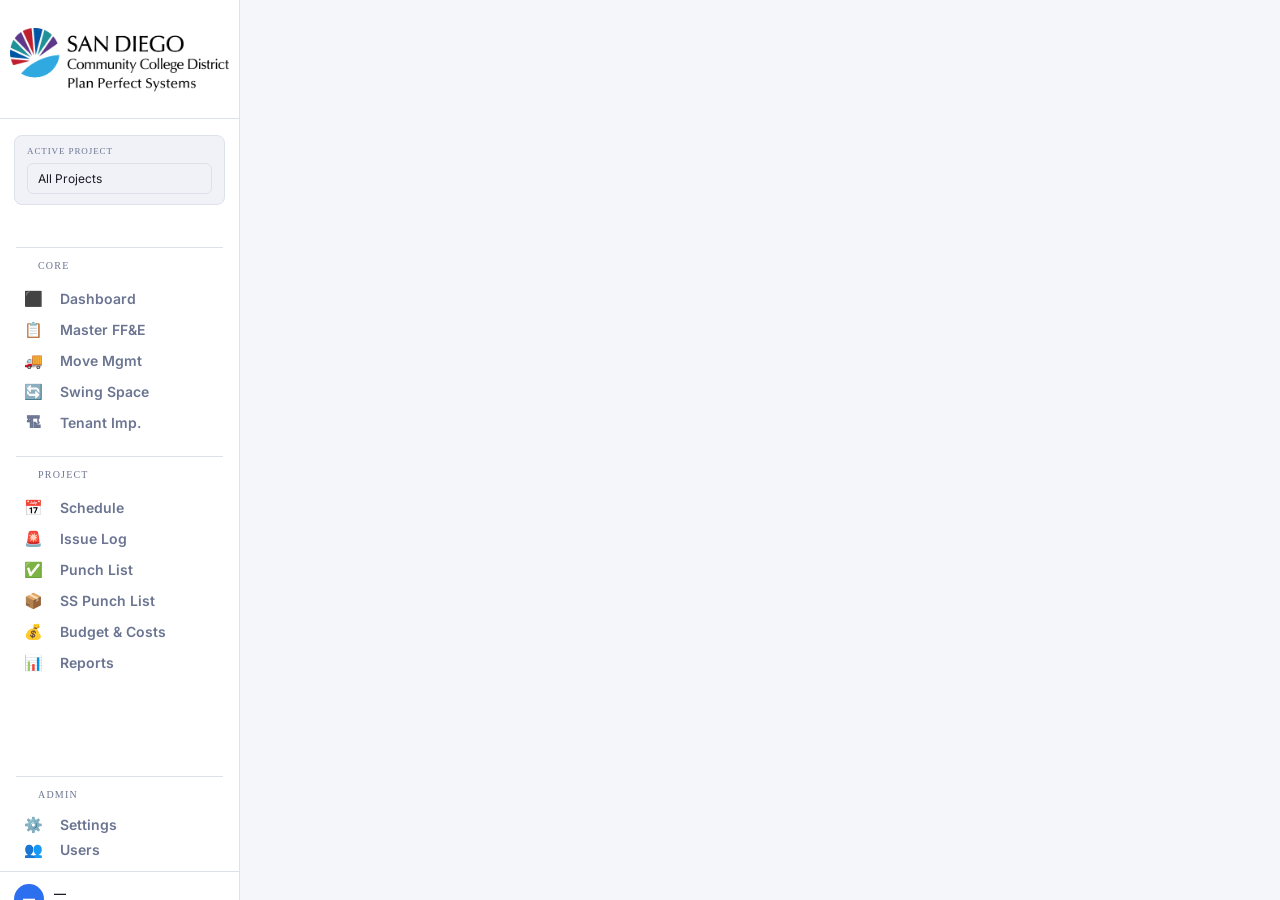
==== commit f022a49c: "scaleandedit5" ====
--- a/index.html
+++ b/index.html
@@ -470,6 +470,10 @@
         <td class="link-cell">${i.moveId||'—'}</td><td class="link-cell">${i.ssId||'—'}</td>
         <td class="note-cell">${i.notes||'—'}</td>
         <td><div class="row-actions"><button class="action-btn" onclick="editRecord('ffe','${i.id}')">Edit</button><button class="action-btn" onclick="showFFEDetail('${i.id}')">View</button></div></td>
+      </tr>`).join('')}
+    </tbody>`;
+});
+}
 function renderMove() {
   const r=ACTIVE.moveRecords;
   return `
@@ -518,6 +522,10 @@
         <td class="muted-cell">${m.swing?'Yes':'No'}</td><td class="link-cell">${m.ffeId}</td><td class="link-cell">${m.ssId}</td>
         <td class="muted-cell">${m.poc}</td><td class="note-cell">${m.notes||'—'}</td>
         <td><div class="row-actions"><button class="action-btn" onclick="editRecord('move','${m.id}')">Edit</button></div></td>
+      </tr>`}).join('')}
+    </tbody>`;
+});
+}
 function renderSchedule() {
   const DAYS=31;
   const labels=ACTIVE.scheduleActivities.map(a=>`<div class="gantt-row"><span class="act-name">${a.name}</span><span class="act-type-pill ${typePillClass[a.type]||''}">${a.type}</span></div>`).join('');
@@ -611,6 +619,10 @@
         <td class="cost-cell">${fmt(i.quotedCost||i.plannedCost||0)}</td>
         <td class="note-cell">${i.notes||'—'}</td>
         <td><div class="row-actions"><button class="action-btn" onclick="editRecord('ti','${i.id}')">Edit</button><button class="action-btn" onclick="showFFEDetail('${i.id}')">View</button></div></td>
+      </tr>`).join('')}
+    </tbody>`;
+});
+}
 function renderIssues() {
   return `
   <div class="topbar"><span class="page-title">Issue Log</span><span class="badge badge-red" id="issue-open-badge">0 Open</span><span class="badge badge-blue" id="issue-total-badge">0 Total</span><div class="topbar-spacer"></div><button class="btn btn-ghost">Export</button><button class="btn btn-primary" id="btn-add-issue">+ Log Issue</button></div>
--- a/pps-theme.css
+++ b/pps-theme.css
@@ -50,7 +50,7 @@
   position: fixed; top: 0; left: 0; overflow-y: auto;
   scrollbar-width: none;
 }
-.sidebar::-webkit-scrollbar { display: none;
+.sidebar::-webkit-scrollbar { display: none; }
 .logo { padding: 0 10px 20px; border-bottom: 1px solid var(--border); }
 .logo-mark { font-family: var(--sans); font-weight: 800; font-size: 20px; letter-spacing: -0.5px; color: var(--text); }
 .logo-mark span { color: var(--accent); }
@@ -156,7 +156,7 @@
 .p-low    { color: #6b7591; }
 
 /* ── TABLE SHARED ─────────────────────────────────────────── */
-.table-wrap { overflow: auto; }
+.table-wrap { overflow: auto; flex: 1; min-height: 0; }
 table { width: 100%; border-collapse: collapse; }
 thead { position: sticky; top: 0; z-index: 10; background: var(--surface2); }
 th { background: var(--surface2); border-bottom: 2px solid var(--border); padding: 10px 14px; font-family: var(--mono); font-size: 9px; color: var(--muted); letter-spacing: 0.1em; text-transform: uppercase; text-align: left; white-space: nowrap; font-weight: 400; }
@@ -197,7 +197,7 @@
 .grid-2   { display: grid; grid-template-columns: 1fr 1fr; gap: 20px; }
 .grid-3-1 { display: grid; grid-template-columns: 3fr 1fr; gap: 20px; }
 .stats-row { display: grid; grid-template-columns: repeat(4, 1fr); gap: 16px; }
-.content { padding: 28px 32px; display: flex; flex-direction: column; gap: 24px; }
+.content { padding: 28px 32px; display: flex; flex-direction: column; gap: 24px; flex: 1; min-height: 0; overflow: hidden; }
 
 /* ── Modal Overlay ─────────────────────────────────────────── */
 .pps-modal-overlay {
@@ -400,7 +400,7 @@
 .pps-btn-save:hover   { opacity: 0.88; }
 .pps-btn-save:disabled { opacity: 0.4; cursor: not-allowed; }
 
-/* ADD — append to end of file */
+/* ── RESPONSIVE HEIGHT ────────────────────────────────────── */
 @media (max-height: 720px) {
   .nav-section {
     margin: 10px 16px 2px;
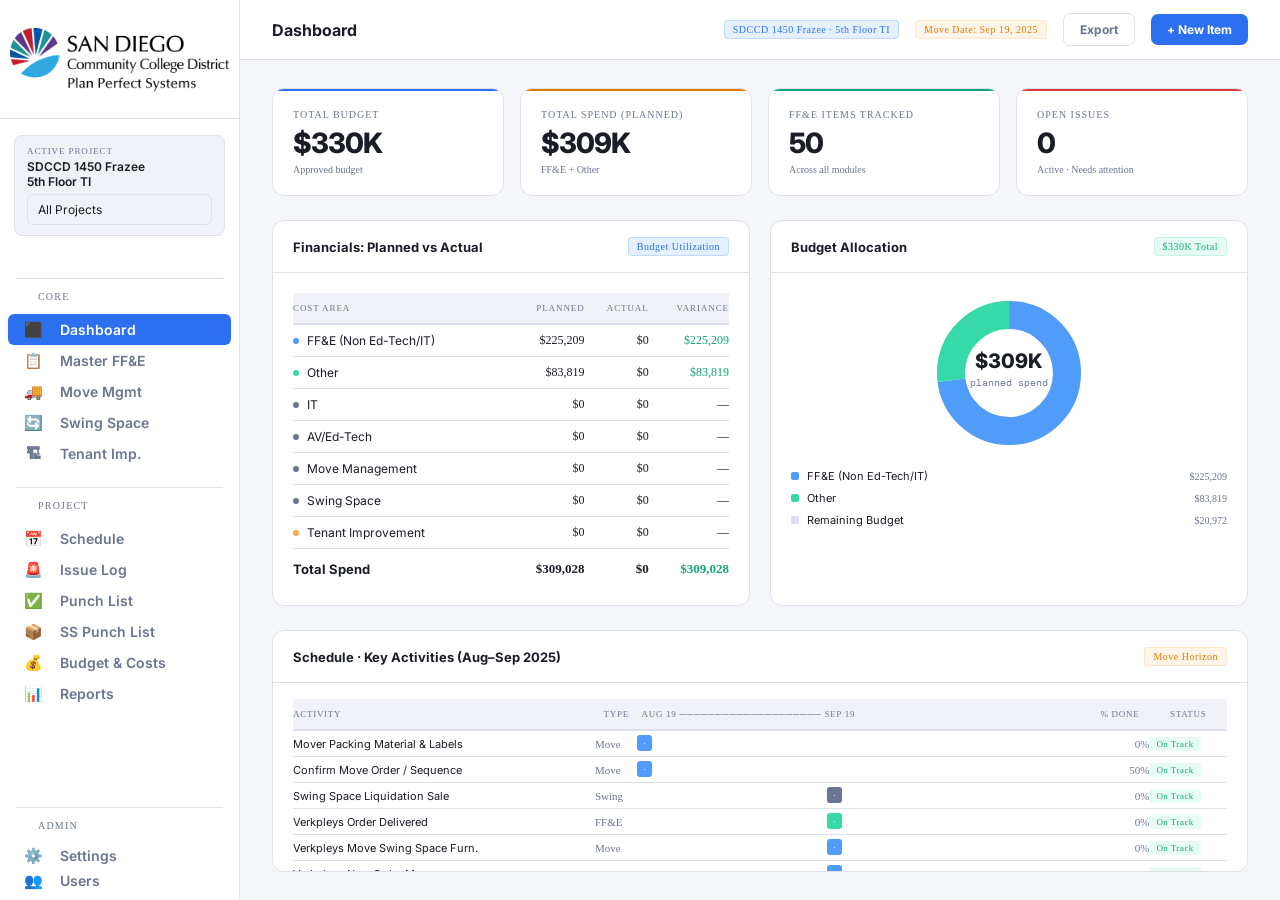
==== commit c48862b0: "scaleandedit9" ====
--- a/index.html
+++ b/index.html
@@ -450,7 +450,7 @@
       document.getElementById('ffe-info').textContent=f.length+' items';
       document.getElementById('ffe-tbody').innerHTML=f.length===0?emptyRow(38,'No items match'):f.map(i=>`<tr>
         <td class="id-cell">${i.id}</td>
-        <td style="max-width:220px;"><span class="item-name" style="cursor:pointer;color:var(--accent);text-decoration:none;" onmouseover="this.style.textDecoration='underline'" onmouseout="this.style.textDecoration='none'" onclick="showFFEDetail('${i.id}')">${i.name}</span>${i.desc&&i.desc!==i.name?`<div class="item-desc">${i.desc}</div>`:''}</td>
+        <td style="max-width:220px;"><span class="item-name" style="cursor:pointer;color:var(--accent);text-decoration:none;" onmouseover="this.style.textDecoration='underline'" onmouseout="this.style.textDecoration='none'" onclick="showFFEDetail('${i.id}')">${i.name}</span>${i.desc&&i.desc!==i.name?'<div class="item-desc">'+i.desc+'</div>':''}</td>
         <td class="muted-cell" style="max-width:140px;white-space:normal;">${i.type}</td>
         <td>${i.vendor||'—'}</td><td class="muted-cell">${i.vendorPOC||'—'}</td><td class="muted-cell">${i.userGroup||'—'}</td>
         <td class="muted-cell">${i.curBuilding||'—'}</td><td class="muted-cell">${i.curFloor||'—'}</td><td class="muted-cell">${i.curRoomType||'—'}</td><td class="muted-cell">${i.curRoomNo||'—'}</td>
@@ -470,8 +470,7 @@
         <td class="link-cell">${i.moveId||'—'}</td><td class="link-cell">${i.ssId||'—'}</td>
         <td class="note-cell">${i.notes||'—'}</td>
         <td><div class="row-actions"><button class="action-btn" onclick="editRecord('ffe','${i.id}')">Edit</button><button class="action-btn" onclick="showFFEDetail('${i.id}')">View</button></div></td>
-      </tr>`).join('')}
-    </tbody>`;
+            </tr>`).join('');
 });
 }
 function renderMove() {
@@ -522,15 +521,14 @@
         <td class="muted-cell">${m.swing?'Yes':'No'}</td><td class="link-cell">${m.ffeId}</td><td class="link-cell">${m.ssId}</td>
         <td class="muted-cell">${m.poc}</td><td class="note-cell">${m.notes||'—'}</td>
         <td><div class="row-actions"><button class="action-btn" onclick="editRecord('move','${m.id}')">Edit</button></div></td>
-      </tr>`}).join('')}
-    </tbody>`;
+            </tr>`}).join('');
 });
 }
 function renderSchedule() {
   const DAYS=31;
   const labels=ACTIVE.scheduleActivities.map(a=>`<div class="gantt-row"><span class="act-name">${a.name}</span><span class="act-type-pill ${typePillClass[a.type]||''}">${a.type}</span></div>`).join('');
   const bars=ACTIVE.scheduleActivities.map(a=>{const l=((a.startDay/DAYS)*100).toFixed(1),w=Math.max(3,(a.durationDays/DAYS)*100).toFixed(1);return`<div class="gantt-bar-row"><div class="bar-item" style="background:${typeColor[a.type]||'#6b7591'};left:${l}%;width:${w}%;">${a.durationDays>3?a.name:'▌'}</div></div>`;}).join('');
-  const pcts=ACTIVE.scheduleActivities.map(a=>`<div class="pct-row"><span class="pct-num" style="color:${a.pctComplete>0?'var(--accent2)':'var(--muted)'};">${a.pctComplete}%</span>${a.pctComplete>0?`<div class="pct-bar"><div class="pct-fill" style="width:${a.pctComplete}%"></div></div>`:''}</div>`).join('');
+  const pcts=ACTIVE.scheduleActivities.map(a=>`<div class="pct-row"><span class="pct-num" style="color:${a.pctComplete>0?'var(--accent2)':'var(--muted)'};">${a.pctComplete}%</span>${a.pctComplete>0?'<div class="pct-bar"><div class="pct-fill" style="width:'+a.pctComplete+'%"></div></div>':''}</div>`).join('');
   return `
   <div class="topbar">
     <span class="page-title">Schedule</span>
@@ -591,6 +589,9 @@
         <td class="muted-cell">${i.poc||'—'}</td>
         <td class="note-cell">${i.notes||'—'}</td>
         <td><div class="row-actions"><button class="action-btn" onclick="editRecord('swing','${i.id}')">Edit</button><button class="action-btn" onclick="showFFEDetail('${i.id}')">View</button></div></td>
+      </tr>`).join('');
+});
+}
 function renderTI() {
   return `
   <div class="topbar"><span class="page-title">Tenant Improvement</span><span class="badge badge-blue" id="ti-count-badge">${ACTIVE.tenantImprovementItems.length} Items</span><div class="topbar-spacer"></div><button class="btn btn-ghost">Export</button><button class="btn btn-primary" id="btn-add-ti">+ Add Item</button></div>
@@ -619,8 +620,7 @@
         <td class="cost-cell">${fmt(i.quotedCost||i.plannedCost||0)}</td>
         <td class="note-cell">${i.notes||'—'}</td>
         <td><div class="row-actions"><button class="action-btn" onclick="editRecord('ti','${i.id}')">Edit</button><button class="action-btn" onclick="showFFEDetail('${i.id}')">View</button></div></td>
-      </tr>`).join('')}
-    </tbody>`;
+      </tr>`).join('');
 });
 }
 function renderIssues() {
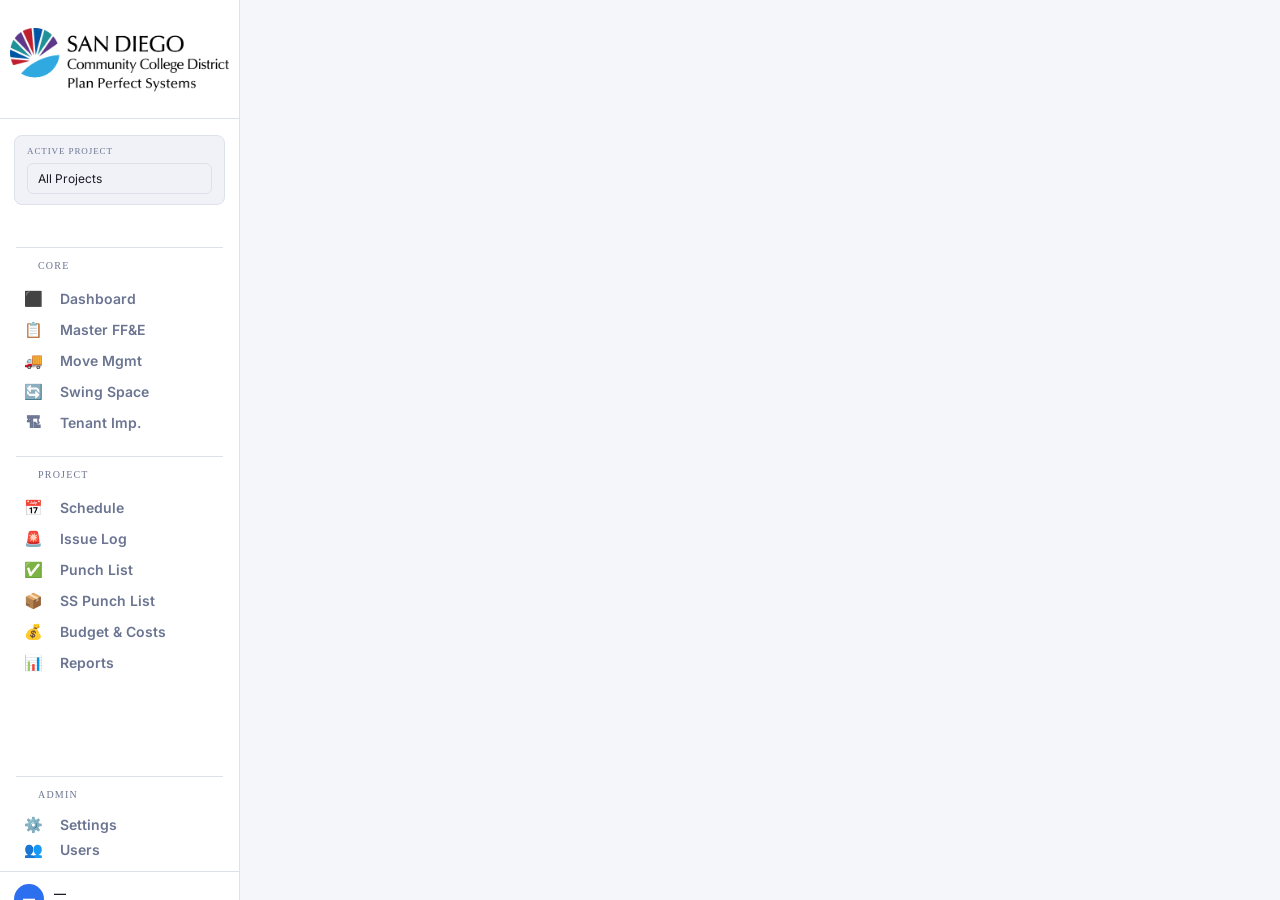
==== commit 66fc0c22: "Defaultproject1" ====
--- a/index.html
+++ b/index.html
@@ -258,7 +258,7 @@
 // Load any persisted data from localStorage before setting ACTIVE
 loadFromLocalStorage();
 
-let ACTIVE = PPS;
+let ACTIVE = PPS_All;
 
 function updateSidebar() {
   document.getElementById('sidebar-project-name').innerHTML = ACTIVE.project.name + '<br>' + ACTIVE.project.subtitle;
--- a/pps-theme.css
+++ b/pps-theme.css
@@ -317,7 +317,7 @@
   background: var(--bg, #0f1320);
   border: 1px solid var(--border, #2a3142);
   border-radius: 6px;
-  color: var(--text-primary, #e8eaf0);
+  color: var(--text-primary, #0b1638);
   font-size: 13px;
   padding: 7px 10px;
   transition: border-color 0.15s;
@@ -335,7 +335,7 @@
 
 /* readonly / auto-generated ID */
 .pps-field input[readonly] {
-  opacity: 0.5;
+  opacity: 0.85;
   cursor: default;
 }
 
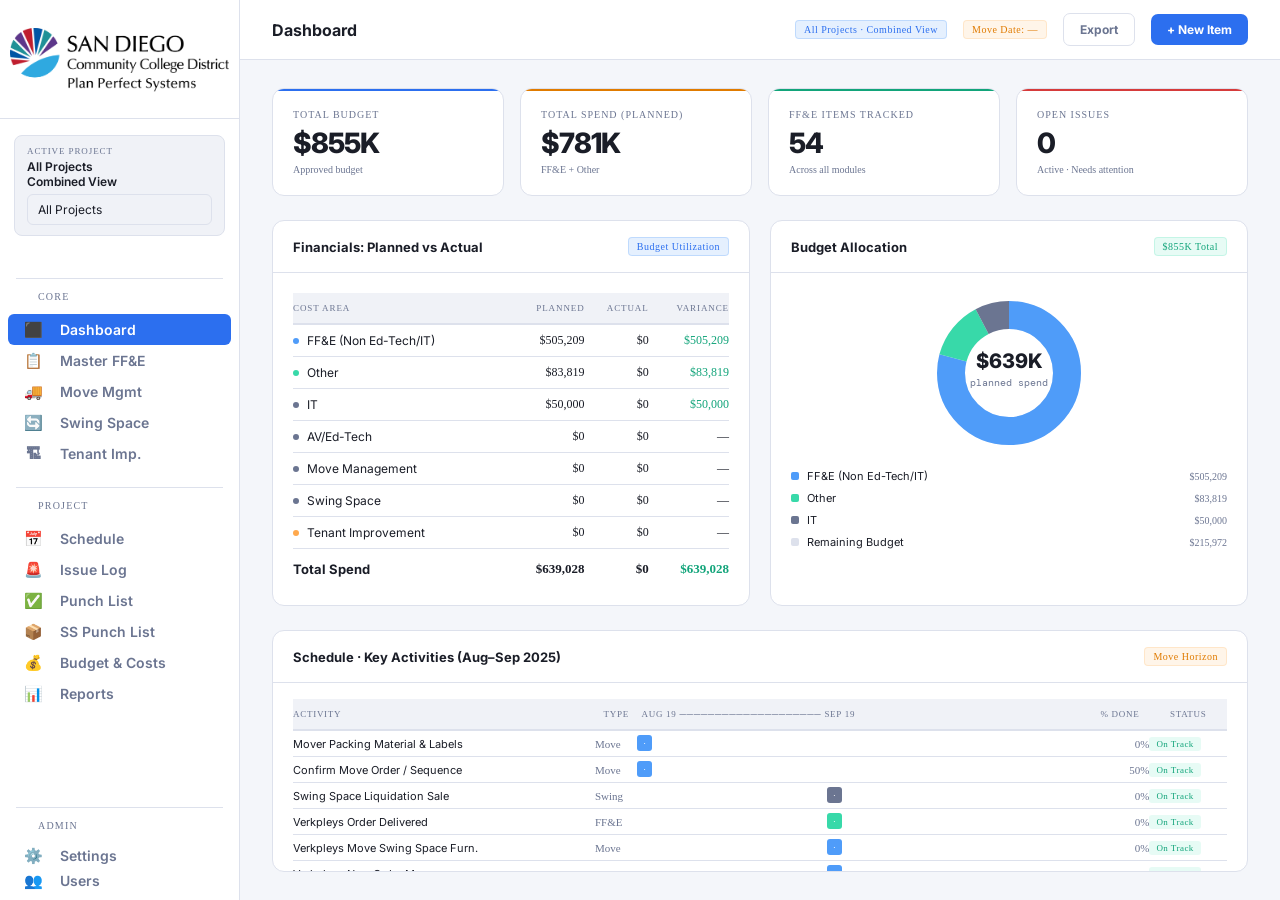
==== commit a080db38: "projectdefault2" ====
--- a/index.html
+++ b/index.html
@@ -258,7 +258,7 @@
 // Load any persisted data from localStorage before setting ACTIVE
 loadFromLocalStorage();
 
-let ACTIVE = PPS_All;
+let ACTIVE = PPS_ALL;
 
 function updateSidebar() {
   document.getElementById('sidebar-project-name').innerHTML = ACTIVE.project.name + '<br>' + ACTIVE.project.subtitle;
@@ -270,6 +270,7 @@
 
 const switcher = document.getElementById('project-switcher');
 if (switcher) {
+  switcher.value = 'ALL'
   switcher.addEventListener('change', function () {
   if (this.value === 'PPS_2') ACTIVE = PPS_2;
   else if (this.value === 'ALL') ACTIVE = PPS_ALL;
